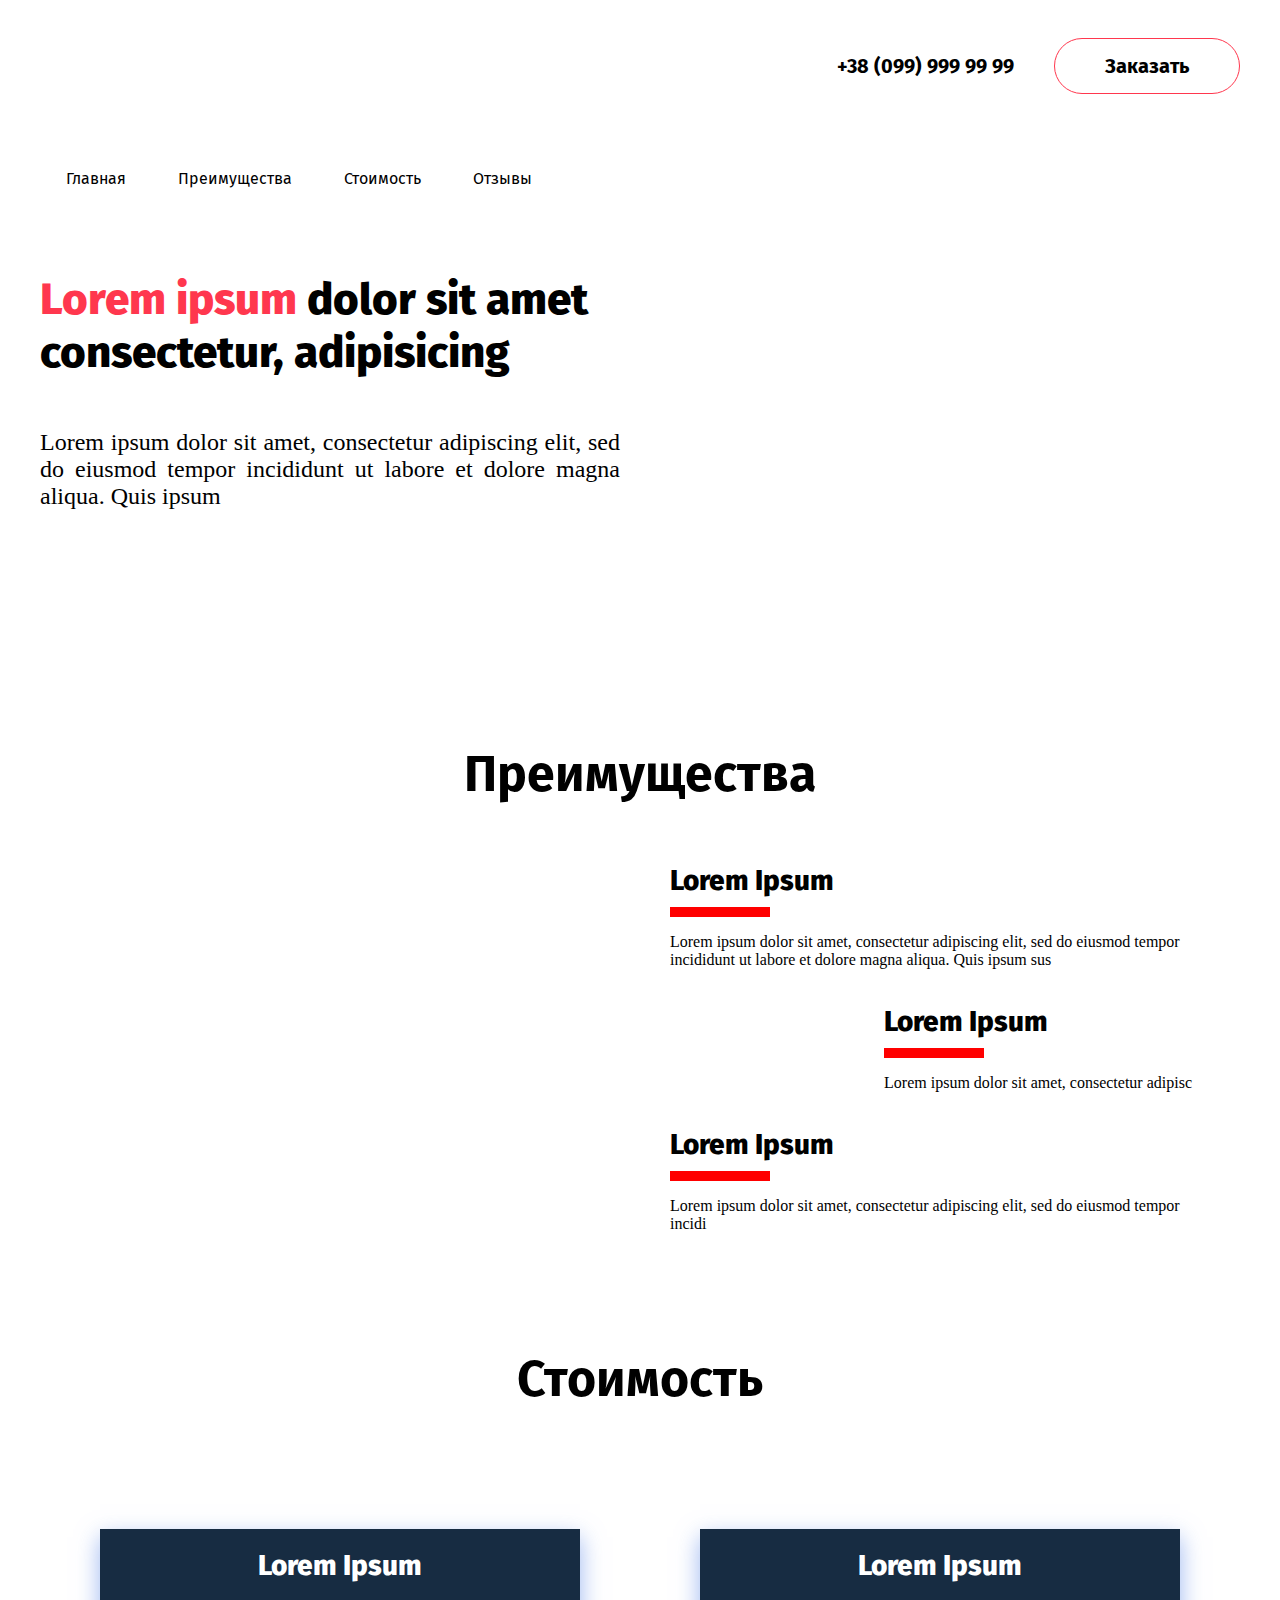
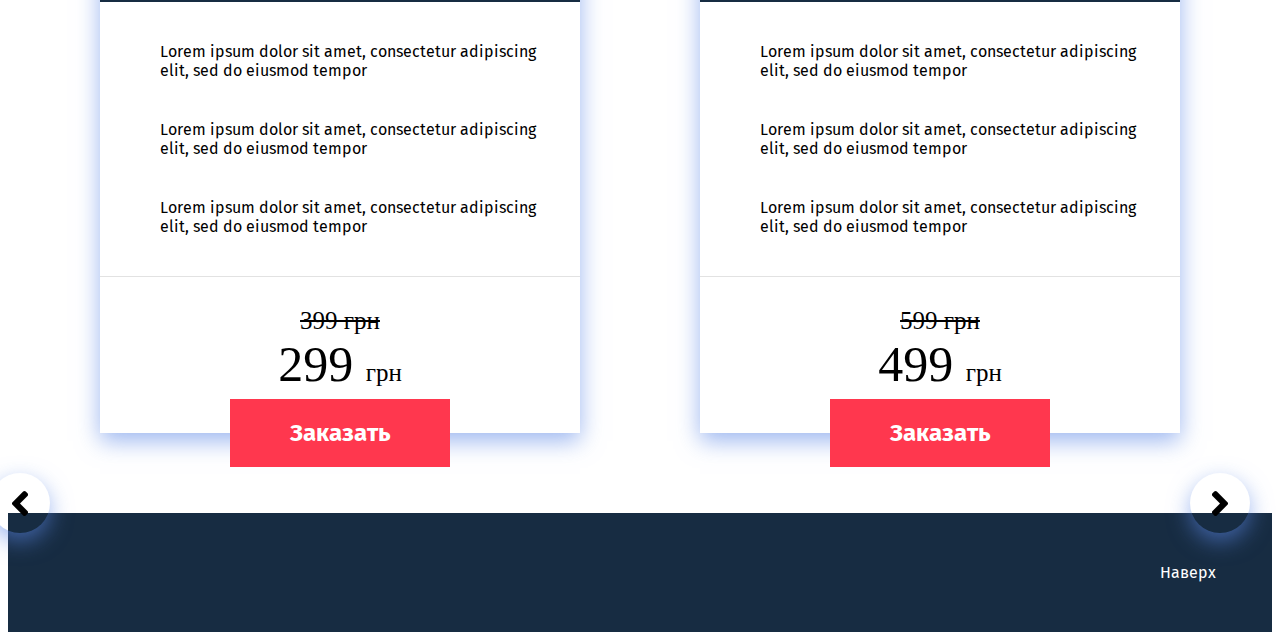
==== index.html @ e2d701ae "add carousel" ====
<!DOCTYPE html>
<html lang="en">

<head>
    <meta charset="UTF-8">
    <meta name="viewport" content="width=device-width, initial-scale=1.0">
    <meta http-equiv="X-UA-Compatible" content="ie=edge">
    <title> Test | Protsenko </title>
    <link rel="stylesheet" href="css/style.css">
    <link href="https://fonts.googleapis.com/css2?family=Fira+Sans:wght@400;800;900&display=swap" rel="stylesheet">
    <link href="https://use.fontawesome.com/releases/v5.0.13/css/all.css" rel="stylesheet">
    <link rel="shortcut icon" href="favicon.ico" type="image/x-icon">
    <link rel="stylesheet" href="css/owl.carousel.min.css">
    <link rel="stylesheet" href="css/owl.theme.default.min.css">
</head>

<body>

    <!-- content start -->
    <div class="content">

        <!-- header start -->
        <header id="header">
            <div class="container">
                <div class="header">

                    <div class="header-logo">
                        <img src="img/logo.png" alt="">
                    </div>

                    <div class="header-item">

                        <div class="header-phone">
                            <a href="tel:++38 (099) 999 99 99">
                            +38 (099) 999 99 99
                        </a>
                        </div>

                        <div class="header-btn">
                            Заказать
                        </div>

                    </div>

                    <!-- header menu start-->
                    <nav class="header-nav">
                        <a href="#header" class="nav-item ">
                            Главная
                        </a>
                        <a href="#advantages" class="nav-item">
                            Преимущества 
                        </a>
                        <a href="#price" class="nav-item">
                            Стоимость 
                        </a>
                        <a href="#" class="nav-item">
                            Отзывы
                        </a>

                    </nav>
                    <!-- header menu end -->

                </div>
            </div>

            <div class="header-bg ">
                <div class="left-side container">
                    <div class="left-side-title ">
                        <span> Lorem ipsum </span> dolor sit amet consectetur, adipisicing
                    </div>
                    <div class="left-side-text ">
                        Lorem ipsum dolor sit amet, consectetur adipiscing elit, sed do eiusmod tempor incididunt ut labore et dolore magna aliqua. Quis ipsum
                    </div>

                </div>
                <!-- <div class="right-side">

                </div> -->


            </div>

        </header>
        <!-- header end -->

        <!-- advantages start -->
        <section id="advantages">
            <div class="advantages container">
                <div class="content-title">
                    Преимущества
                </div>
                <div class="advantages-wrap">
                    <div class="advantages-item">
                        <img class="advantages-img" src="img/advantages.png" alt="">
                    </div>
                    <div class="advantages-item">
                        <div class="advantages-content">

                            <div class="content-item">
                                <div class="content-item_icon">
                                    <img src="img/advantages-icon1.png" alt="">
                                </div>

                                <div class="content-item_info">
                                    <h2 class="content-item_title">
                                        Lorem Ipsum
                                    </h2>
                                    <p class="content-item_text">
                                        Lorem ipsum dolor sit amet, consectetur adipiscing elit, sed do eiusmod tempor incididunt ut labore et dolore magna aliqua. Quis ipsum sus
                                    </p>
                                </div>

                            </div>
                            <div class="content-item">
                                <div class="content-item_icon">
                                    <img src="img/advantages-icon2.png" alt="">
                                </div>

                                <div class="content-item_info">
                                    <h2 class="content-item_title">
                                        Lorem Ipsum
                                    </h2>
                                    <p class="content-item_text">
                                        Lorem ipsum dolor sit amet, consectetur adipisc
                                    </p>
                                </div>

                            </div>
                            <div class="content-item">
                                <div class="content-item_icon">
                                    <img src="img/advantages-icon3.png" alt="">
                                </div>

                                <div class="content-item_info">
                                    <h2 class="content-item_title">
                                        Lorem Ipsum
                                    </h2>
                                    <p class="content-item_text">
                                        Lorem ipsum dolor sit amet, consectetur adipiscing elit, sed do eiusmod tempor incidi
                                    </p>
                                </div>

                            </div>


                        </div>
                    </div>


                </div>
            </div>
        </section>
        <!-- advantages end -->

        <!-- price start -->
        <section id="price">

            <div class="content-title">
                Стоимость
            </div>

            <div class="price-info container">
                <div class="price-card card">
                    <div class="card-title">
                        Lorem Ipsum
                    </div>
                    <div class="card-info ">
                        <div class="card-info_item">
                            <div class="card-icon">
                                <img src="img/card-icon.png" alt="">
                            </div>
                            <div class="card-text">
                                Lorem ipsum dolor sit amet, consectetur adipiscing elit, sed do eiusmod tempor
                            </div>
                        </div>
                        <div class="card-info_item">
                            <div class="card-icon">
                                <img src="img/card-icon.png" alt="">
                            </div>
                            <div class="card-text">
                                Lorem ipsum dolor sit amet, consectetur adipiscing elit, sed do eiusmod tempor
                            </div>
                        </div>
                        <div class="card-info_item">
                            <div class="card-icon">
                                <img src="img/card-icon.png" alt="">
                            </div>
                            <div class="card-text">
                                Lorem ipsum dolor sit amet, consectetur adipiscing elit, sed do eiusmod tempor
                            </div>
                        </div>
                    </div>
                    <div class="card-cost">
                        <div class="card-cost-old">
                            399 грн
                        </div>
                        <div class="card-cost-relative">
                            <span>299 </span> грн
                        </div>

                    </div>
                    <button class="btn card-btn">
                        Заказать
                    </button>
                </div>
                <div class="price-card card">
                    <div class="card-title">
                        Lorem Ipsum
                    </div>
                    <div class="card-info ">
                        <div class="card-info_item">
                            <div class="card-icon">
                                <img src="img/card-icon.png" alt="">
                            </div>
                            <div class="card-text">
                                Lorem ipsum dolor sit amet, consectetur adipiscing elit, sed do eiusmod tempor
                            </div>
                        </div>
                        <div class="card-info_item">
                            <div class="card-icon">
                                <img src="img/card-icon.png" alt="">
                            </div>
                            <div class="card-text">
                                Lorem ipsum dolor sit amet, consectetur adipiscing elit, sed do eiusmod tempor
                            </div>
                        </div>
                        <div class="card-info_item">
                            <div class="card-icon">
                                <img src="img/card-icon.png" alt="">
                            </div>
                            <div class="card-text">
                                Lorem ipsum dolor sit amet, consectetur adipiscing elit, sed do eiusmod tempor
                            </div>
                        </div>
                    </div>
                    <div class="card-cost">
                        <div class="card-cost-old">
                            599 грн
                        </div>
                        <div class="card-cost-relative">
                            <span>499 </span> грн
                        </div>

                    </div>
                    <button class="btn card-btn">
                        Заказать
                    </button>
                </div>
            </div>
        </section>
        <!-- price end -->

        <!-- testimonial start -->
        <section id="testimonial">
            <div class="owl-carousel container">
                <div class="testimoinal-item">
                    <img src="img/carousel-img.png" alt="">
                </div>
                <div class="testimoinal-item">
                    <img src="img/carousel-img.png" alt="">
                </div>
                <div class="testimoinal-item">
                    <img src="img/carousel-img.png" alt="">
                </div>
                <div class="owl-theme">
                    <div class="owl-controls">
                        <div class="custom-nav owl-nav"></div>
                    </div>
                </div>
            </div>
        </section>
        <!-- testimonial end -->
    </div>
    <!-- content end -->


    <!-- footer start -->
    <footer class="footer">
        <div class="container">
            <a href="#header" class="footer-wrap">
                <img src="img/logo-footer.png" alt="" class="footer-logo">
                <div class="footer-btn">
                    <span> Наверх </span>
                    <img src="img/footer-arrow.png" alt="">
                </div>
            </a>
        </div>
    </footer>
    <!-- footer end -->


    <script src="https://cdnjs.cloudflare.com/ajax/libs/jquery/3.5.1/jquery.min.js"></script>
    <script src="js/owl.carousel.min.js"></script>


    <script>
        // $(document).ready(function() {
        //     $(".owl-carousel").owlCarousel();
        // });
        // $(document).ready(function() {
        //     $(".owl-carousel").owlCarousel({
        //         loop: true,
        //         autoPlay: 3000,
        //         nav: true,
        //         navText: [
        //             '<i class="fa fa-angle-left" aria-hidden="true"></i>',
        //             '<i class="fa fa-angle-right" aria-hidden="true"></i>'
        //         ],
        //     });
        // });

        $('.owl-carousel').owlCarousel({
            loop: true,
            autoPlay: 3000,
            navText: [
                '<i class="fa fa-angle-left" aria-hidden="true"></i>',
                '<i class="fa fa-angle-right" aria-hidden="true"></i>'
            ],
            responsiveClass: true,
            responsive: {
                0: {
                    items: 1,
                    nav: true
                },
                600: {
                    items: 3,
                    nav: true
                },
                1000: {
                    items: 3,
                    nav: true,
                    loop: true
                }
            }
        })
    </script>
    <script src="js/navbar.js"></script>
    <script src="js/scroll.js"></script>

</body>

</html>
---- css/style.css ----
* {
  box-sizing: border-box;
}

.container {
  max-width: 1200px;
  margin: 0px auto;
}

@media screen and (max-width: 1199px) {
  .container {
    max-width: 960px;
  }
}

@media screen and (max-width: 991px) {
  .container {
    max-width: 750px;
  }
}

@media screen and (max-width: 768px) {
  .container {
    max-width: 100%;
    padding: 0 25px 0 25px;
  }
}

@font-face {
  font-family: 'Muller Regular';
  src: url("../fonts/MullerRegular/MullerRegular.eot");
  src: url("../fonts/MullerRegular/MullerRegular.eot?#iefix") format("embedded-opentype"), url("../fonts/MullerRegular/MullerRegular.woff") format("woff"), url("../fonts/MullerRegular/MullerRegular.ttf") format("truetype"), url("../fonts/MullerRegular/MullerRegular.svg#MullerRegular/MullerRegular") format("svg");
  font-weight: normal;
  font-style: normal;
  font-display: swap;
}

@font-face {
  font-family: 'Muller Black';
  src: url("../fonts/MullerBlack/MullerBlack.eot");
  src: url("../fonts/MullerBlack/MullerBlack.eot?#iefix") format("embedded-opentype"), url("../fonts/MullerBlack/MullerBlack.woff") format("woff"), url("../fonts/MullerBlack/MullerBlack.ttf") format("truetype"), url("../fonts/MullerBlack/MullerBlack.svg#MullerBlack/MullerBlack") format("svg");
  font-weight: normal;
  font-style: normal;
  font-display: swap;
}

@font-face {
  font-family: 'Muller Light';
  src: url("../fonts/MullerLight/MullerLight.eot");
  src: url("../fonts/MullerLight/MullerLight.eot?#iefix") format("embedded-opentype"), url("../fonts/MullerLight/MullerLight.woff") format("woff"), url("../fonts/MullerLight/MullerLight.ttf") format("truetype"), url("../fonts/MullerLight/MullerLight.svg#MullerLight/MullerLight") format("svg");
  font-weight: normal;
  font-style: normal;
  font-display: swap;
}

body {
  font-family: 'Fira Sans', sans-serif;
  height: 100vh;
  display: flex;
  flex-direction: column;
}

a {
  text-decoration: none;
}

.content {
  flex: 1 0 auto;
}

.content-title {
  text-align: center;
  font-weight: bold;
  font-size: 50px;
  padding-bottom: 60px;
}

.footer {
  flex-shrink: 0;
}

.btn {
  background: #ff374e;
  border: #ff374e;
  color: #ffffff;
  text-align: center;
  min-width: 220px;
  max-width: 325px;
  font-family: 'Fira Sans', sans-serif;
  font-weight: bold;
  padding: 20px;
  font-size: 24px;
  cursor: pointer;
}

.btn:hover {
  background: #f53a50;
}

.header {
  display: flex;
  justify-content: space-between;
  align-items: center;
  background: #fff;
  padding-top: 30px;
  position: relative;
  width: 100%;
}

.header-item {
  display: flex;
  flex-direction: row;
  align-items: center;
  font-weight: bold;
  font-size: 20px;
  padding-bottom: 25px;
}

.header-phone a {
  color: #000000;
}

.header-btn {
  display: flex;
  align-items: center;
  border: 1px solid #ff374e;
  padding: 15px 50px;
  margin-left: 40px;
  max-width: 260px;
  border-radius: 28px;
  cursor: pointer;
}

.header-btn:hover {
  background: #ff374e;
  color: #ffffff;
}

.header-bg {
  background: url(../img/header-bg.png) no-repeat;
  background-size: cover;
  height: 42.6vw;
}

.left-side {
  display: flex;
  flex-direction: column;
  justify-content: center;
  height: 100%;
}

.left-side-title {
  font-weight: 800;
  font-size: 44px;
  max-width: 580px;
}

.left-side-title span {
  color: #ff374e;
}

.left-side-text {
  font-family: 'Muller Regular';
  text-align: justify;
  font-size: 24px;
  max-width: 580px;
  padding-top: 50px;
}

.header-nav {
  display: inline-flex;
  overflow: hidden;
  position: absolute;
  max-width: 100%;
  top: 100%;
}

@media (max-width: 580px) {
  .header-nav {
    overflow: auto;
  }
}

.nav-item {
  color: #000000;
  padding: 50px 20px;
  transition: .3s;
  margin: 0 6px;
  z-index: 1;
}

.nav-item:hover {
  background: #ff213b;
  color: #ffffff;
}

.is-active {
  background: #ff213b;
  color: #ffffff;
}

#advantages {
  margin: 80px;
}

.advantages {
  display: flex;
  flex-direction: column;
}

.advantages-wrap {
  display: flex;
  flex-direction: row;
  justify-content: space-between;
}

@media screen and (max-width: 768px) {
  .advantages-wrap {
    flex-direction: column;
    align-items: center;
  }
}

.advantages-item {
  flex-basis: 50%;
}

.advantages-img {
  width: 530px;
}

@media screen and (max-width: 768px) {
  .advantages-img {
    width: auto;
  }
}

.advantages-content {
  display: flex;
  flex-direction: column;
  align-items: end;
}

.content-item {
  padding-bottom: 20px;
  display: flex;
  flex-direction: row;
  justify-content: center;
}

.content-item_info {
  padding-left: 30px;
}

.content-item_title {
  font-weight: 800;
  font-size: 28px;
  position: relative;
  padding-bottom: 20px;
  margin: 0;
}

.content-item_title::after {
  content: "";
  position: absolute;
  width: 100px;
  bottom: 0;
  left: 0;
  border-top: 10px solid red;
}

.content-item_text {
  font-family: 'Muller Regular';
  font-size: 16px;
}

.price-info {
  display: flex;
  justify-content: space-around;
}

@media screen and (max-width: 768px) {
  .price-info {
    flex-direction: column;
    align-items: center;
  }
}

.price-card {
  box-shadow: 0 8px 22px rgba(92, 135, 230, 0.6);
  margin: 60px 0;
  min-width: 280px;
  max-width: 480px;
}

.card {
  background: #ffffff;
  position: relative;
}

.card-btn {
  position: absolute;
  top: 100%;
  left: 50%;
  transform: translate(-50%, -50%);
}

.card-title {
  background: #172c42;
  font-weight: 800;
  color: #ffffff;
  text-align: center;
  font-size: 28px;
  padding: 20px 0;
}

.card-info {
  display: flex;
  flex-direction: column;
  align-items: center;
  padding: 20px 0;
  border-bottom: 1px solid #e2e2e2;
}

.card-info_item {
  display: flex;
  flex-direction: row;
  align-items: center;
  padding: 20px 40px;
}

.card-text {
  padding-left: 20px;
}

.card-cost {
  display: flex;
  flex-direction: column;
  align-items: center;
  font-size: 25px;
  font-family: 'Muller Light';
  padding: 30px 0 20px;
  margin-bottom: 20px;
}

.card-cost-old {
  text-decoration: line-through;
}

.card-cost-relative span {
  font-family: 'Muller Black';
  font-size: 50px;
}

.footer {
  background: #172c42;
  font-weight: normal;
  width: 100%;
}

.footer-btn {
  color: #ffffff;
  cursor: pointer;
}

.footer-btn span {
  padding-right: 20px;
}

.footer-btn:hover {
  font-weight: bold;
}

.footer-wrap {
  display: flex;
  justify-content: space-between;
  align-items: center;
  align-content: center;
  padding: 50px 0;
}

#testimonial {
  position: relative;
}

#testimonial .owl-theme .custom-nav {
  position: absolute;
  top: 20%;
  left: 0;
  right: 0;
}

.owl-prev,
.owl-next {
  position: absolute;
  height: 100px;
  color: inherit;
  background: #ffffff;
  z-index: 100;
}

.owl-prev i,
.owl-next i {
  font-size: 2.5rem;
  box-shadow: 0 8px 22px rgba(92, 135, 230, 0.6);
  border-radius: 50%;
  padding: 10px 20px;
}

.owl-prev {
  top: 50%;
  transform: translate(-50%, -50%);
  left: -20px;
}

.owl-next {
  top: 50%;
  transform: translate(-50%, -50%);
  right: -40px;
}
/*# sourceMappingURL=style.css.map */
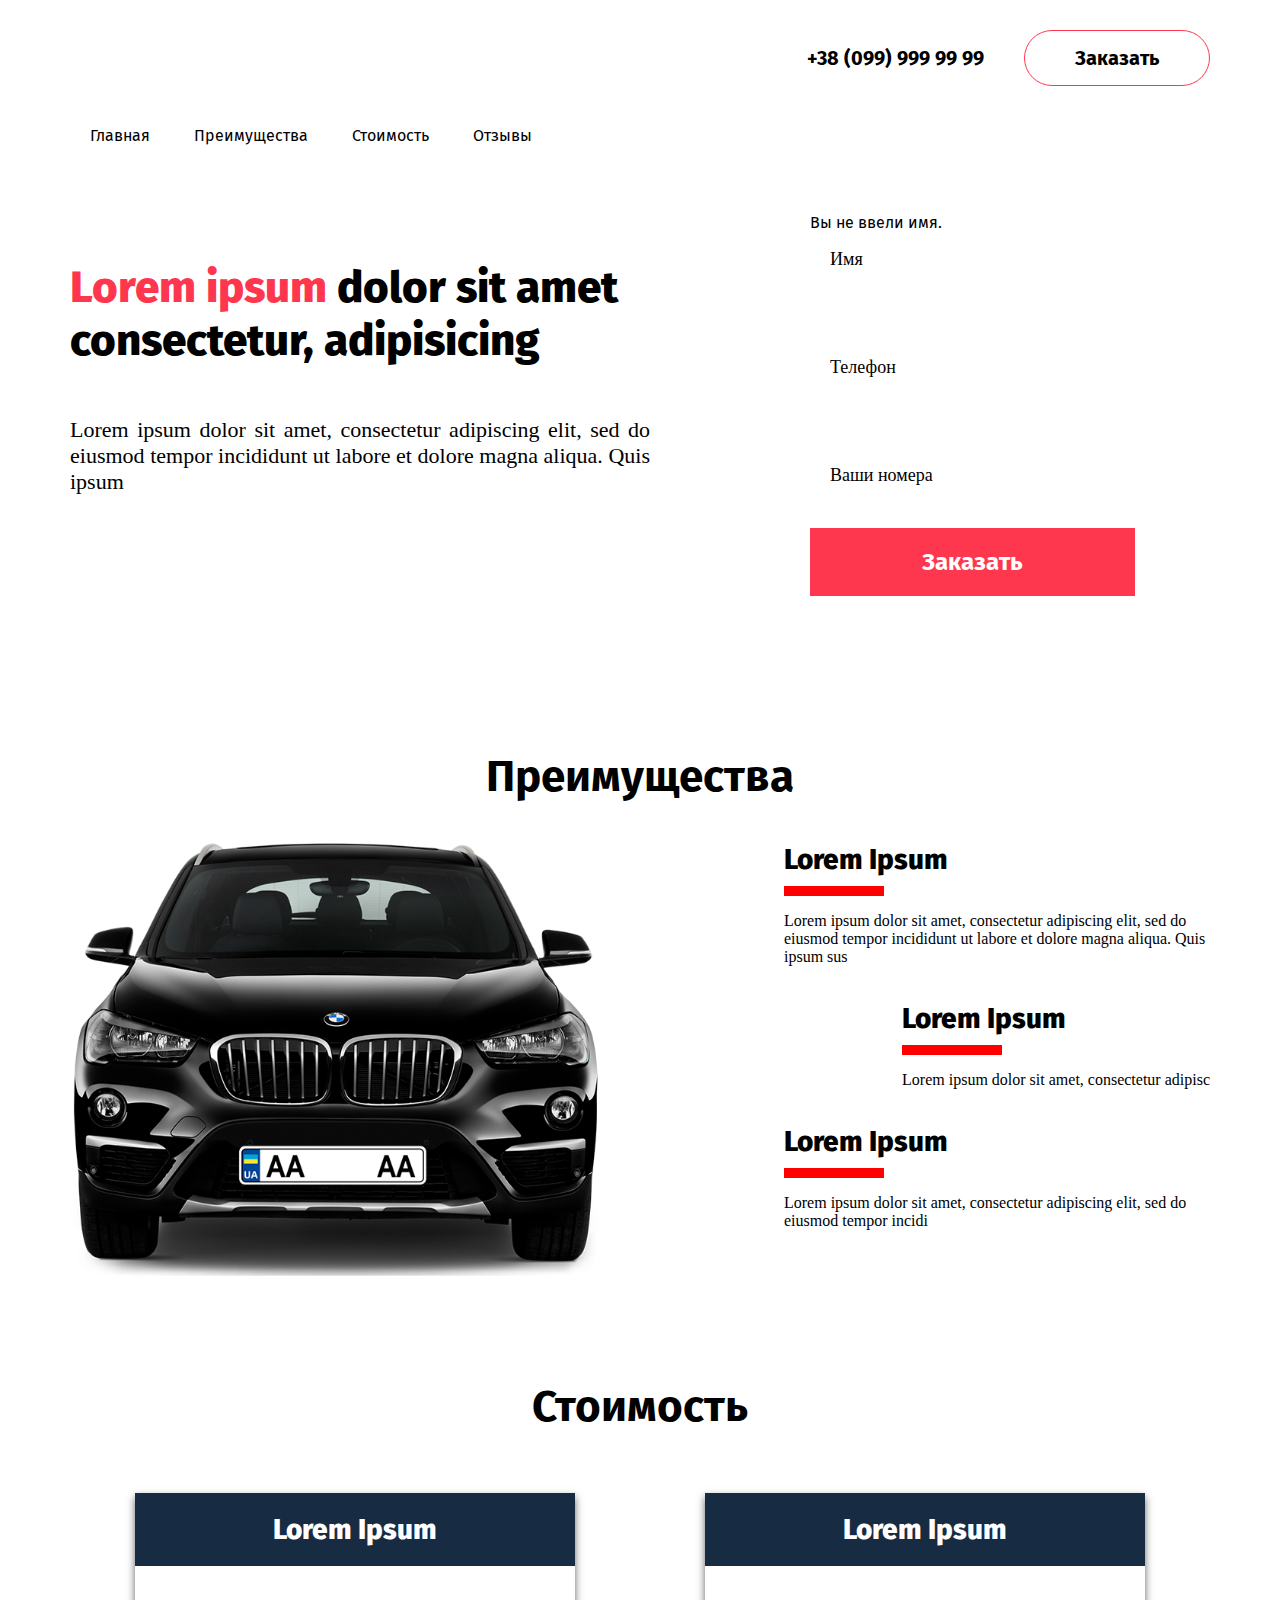
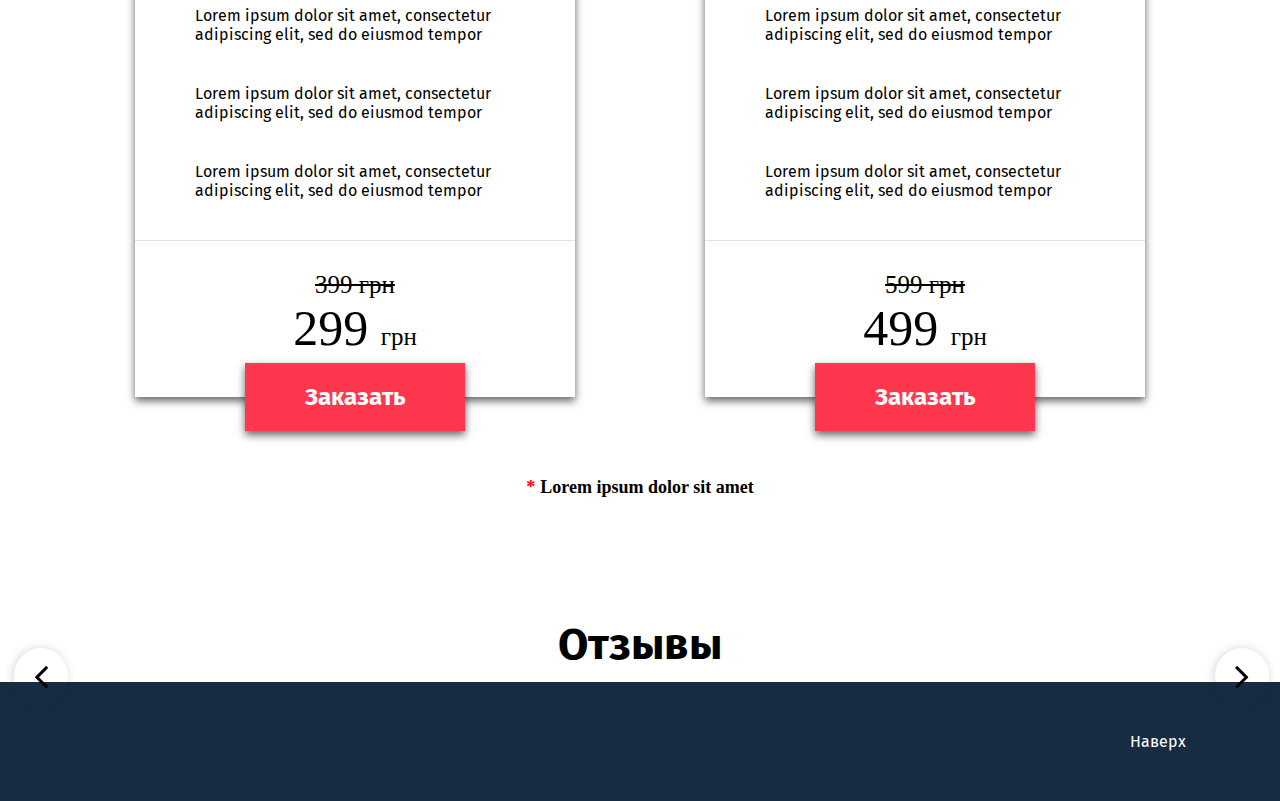
==== commit 0346ddaf: "finished adaptive" ====
--- a/index.html
+++ b/index.html
@@ -8,7 +8,7 @@
     <title> Test | Protsenko </title>
     <link rel="stylesheet" href="css/style.css">
     <link href="https://fonts.googleapis.com/css2?family=Fira+Sans:wght@400;800;900&display=swap" rel="stylesheet">
-    <link href="https://use.fontawesome.com/releases/v5.0.13/css/all.css" rel="stylesheet">
+    <link href="https://stackpath.bootstrapcdn.com/font-awesome/4.7.0/css/font-awesome.min.css" rel="stylesheet">
     <link rel="shortcut icon" href="favicon.ico" type="image/x-icon">
     <link rel="stylesheet" href="css/owl.carousel.min.css">
     <link rel="stylesheet" href="css/owl.theme.default.min.css">
@@ -23,65 +23,91 @@
         <header id="header">
             <div class="container">
                 <div class="header">
-
-                    <div class="header-logo">
-                        <img src="img/logo.png" alt="">
-                    </div>
-
-                    <div class="header-item">
-
-                        <div class="header-phone">
-                            <a href="tel:++38 (099) 999 99 99">
-                            +38 (099) 999 99 99
-                        </a>
-                        </div>
-
-                        <div class="header-btn">
+                    <div class="header-wrapper">
+                        <div class="header-logo">
+                            <img src="img/logo.png" alt="">
+                        </div>
+
+                        <div class="header-item">
+                            <div class="header-phone">
+                                <a href="tel:++38 (099) 999 99 99">
+                                +38 (099) 999 99 99
+                            </a>
+                            </div>
+
+                            <div class="header-btn">
+                                Заказать
+                            </div>
+
+                        </div>
+                    </div>
+
+                </div>
+            </div>
+            <!-- header menu start-->
+            <nav class="header-nav container">
+                <div class="nav-toggle">
+                    <i class="fa fa-bars" aria-hidden="true"></i>
+                </div>
+                <ul class="nav">
+                    <li class="nav-item">
+                        <a href="#header" class="nav-link ">
+                                    Главная
+                                </a>
+                    </li>
+                    <li class="nav-item">
+                        <a href="#advantages" class="nav-link">
+                                    Преимущества
+                                </a>
+                    </li>
+                    <li class="nav-item">
+                        <a href="#price" class="nav-link">
+                                    Стоимость
+                                </a>
+                    </li>
+                    <li class="nav-item">
+                        <a href="#testimonial" class="nav-link">
+                                    Отзывы
+                                </a>
+                    </li>
+                </ul>
+            </nav>
+            <!-- header menu end -->
+
+            <section class="header-bg ">
+                <div class="left-side container">
+                    <div class="left-side-wrapper">
+                        <div class="left-side-title ">
+                            <span> Lorem ipsum </span> dolor sit amet consectetur, adipisicing
+                        </div>
+                        <div class="left-side-text ">
+                            Lorem ipsum dolor sit amet, consectetur adipiscing elit, sed do eiusmod tempor incididunt ut labore et dolore magna aliqua. Quis ipsum
+                        </div>
+                    </div>
+
+                    <form action="" class="form header-form">
+
+                        <label for="name" class="form-label"> Ваше имя</label>
+                        <div class="error">Вы не ввели имя.</div>
+                        <input id="name" type="text" class="form-input" placeholder="Имя" required>
+
+                        <label for="tel" class="form-label"> Телефон</label>
+                        <input id="tel" type="tel" class="form-input" placeholder="Телефон" required>
+
+                        <label for="number" class="form-label"> Ваши номера</label>
+                        <input id="number" type="text" class="form-input" placeholder="Ваши номера" required>
+                        <button class="btn form-btn">
                             Заказать
-                        </div>
-
-                    </div>
-
-                    <!-- header menu start-->
-                    <nav class="header-nav">
-                        <a href="#header" class="nav-item ">
-                            Главная
-                        </a>
-                        <a href="#advantages" class="nav-item">
-                            Преимущества 
-                        </a>
-                        <a href="#price" class="nav-item">
-                            Стоимость 
-                        </a>
-                        <a href="#" class="nav-item">
-                            Отзывы
-                        </a>
-
-                    </nav>
-                    <!-- header menu end -->
-
-                </div>
-            </div>
-
-            <div class="header-bg ">
-                <div class="left-side container">
-                    <div class="left-side-title ">
-                        <span> Lorem ipsum </span> dolor sit amet consectetur, adipisicing
-                    </div>
-                    <div class="left-side-text ">
-                        Lorem ipsum dolor sit amet, consectetur adipiscing elit, sed do eiusmod tempor incididunt ut labore et dolore magna aliqua. Quis ipsum
-                    </div>
-
-                </div>
-                <!-- <div class="right-side">
-
-                </div> -->
-
-
-            </div>
-
+                        </button>
+                    </form>
+
+                </div>
+
+            </section>
         </header>
         <!-- header end -->
+
+
 
         <!-- advantages start -->
         <section id="advantages">
@@ -89,7 +115,7 @@
                 <div class="content-title">
                     Преимущества
                 </div>
-                <div class="advantages-wrap">
+                <div class="advantages-wrapper">
                     <div class="advantages-item">
                         <img class="advantages-img" src="img/advantages.png" alt="">
                     </div>
@@ -194,7 +220,7 @@
                         <div class="card-cost-old">
                             399 грн
                         </div>
-                        <div class="card-cost-relative">
+                        <div class="card-cost-new">
                             <span>299 </span> грн
                         </div>
 
@@ -237,7 +263,7 @@
                         <div class="card-cost-old">
                             599 грн
                         </div>
-                        <div class="card-cost-relative">
+                        <div class="card-cost-new">
                             <span>499 </span> грн
                         </div>
 
@@ -247,95 +273,66 @@
                     </button>
                 </div>
             </div>
+
+            <div class="price-footer-text">
+                <span>*</span>Lorem ipsum dolor sit amet
+            </div>
         </section>
         <!-- price end -->
 
         <!-- testimonial start -->
         <section id="testimonial">
-            <div class="owl-carousel container">
-                <div class="testimoinal-item">
-                    <img src="img/carousel-img.png" alt="">
-                </div>
-                <div class="testimoinal-item">
-                    <img src="img/carousel-img.png" alt="">
-                </div>
-                <div class="testimoinal-item">
-                    <img src="img/carousel-img.png" alt="">
-                </div>
-                <div class="owl-theme">
-                    <div class="owl-controls">
-                        <div class="custom-nav owl-nav"></div>
-                    </div>
-                </div>
-            </div>
+            <div class="content-title">
+                Отзывы
+            </div>
+            <div class="testimonial-carousel">
+                <div class="owl-carousel owl-theme container">
+                    <div class="testimoinal-item">
+                        <img src="img/carousel-img.png" alt="">
+                    </div>
+                    <div class="testimoinal-item">
+                        <img src="img/carousel-img.png" alt="">
+                    </div>
+                    <div class="testimoinal-item">
+                        <img src="img/carousel-img.png" alt="">
+                    </div>
+                    <div class="owl-theme">
+                        <div class="owl-controls">
+                            <div class="custom-nav owl-nav"></div>
+                            <img src="img/carousel-img.png" alt="">
+                        </div>
+                    </div>
+                </div>
+
         </section>
         <!-- testimonial end -->
-    </div>
-    <!-- content end -->
-
-
-    <!-- footer start -->
-    <footer class="footer">
-        <div class="container">
-            <a href="#header" class="footer-wrap">
-                <img src="img/logo-footer.png" alt="" class="footer-logo">
-                <div class="footer-btn">
-                    <span> Наверх </span>
-                    <img src="img/footer-arrow.png" alt="">
-                </div>
-            </a>
+
+
         </div>
-    </footer>
-    <!-- footer end -->
-
-
-    <script src="https://cdnjs.cloudflare.com/ajax/libs/jquery/3.5.1/jquery.min.js"></script>
-    <script src="js/owl.carousel.min.js"></script>
-
-
-    <script>
-        // $(document).ready(function() {
-        //     $(".owl-carousel").owlCarousel();
-        // });
-        // $(document).ready(function() {
-        //     $(".owl-carousel").owlCarousel({
-        //         loop: true,
-        //         autoPlay: 3000,
-        //         nav: true,
-        //         navText: [
-        //             '<i class="fa fa-angle-left" aria-hidden="true"></i>',
-        //             '<i class="fa fa-angle-right" aria-hidden="true"></i>'
-        //         ],
-        //     });
-        // });
-
-        $('.owl-carousel').owlCarousel({
-            loop: true,
-            autoPlay: 3000,
-            navText: [
-                '<i class="fa fa-angle-left" aria-hidden="true"></i>',
-                '<i class="fa fa-angle-right" aria-hidden="true"></i>'
-            ],
-            responsiveClass: true,
-            responsive: {
-                0: {
-                    items: 1,
-                    nav: true
-                },
-                600: {
-                    items: 3,
-                    nav: true
-                },
-                1000: {
-                    items: 3,
-                    nav: true,
-                    loop: true
-                }
-            }
-        })
-    </script>
-    <script src="js/navbar.js"></script>
-    <script src="js/scroll.js"></script>
+        <!-- content end -->
+
+
+        <!-- footer start -->
+        <footer class="footer">
+            <div class="container">
+                <a href="#header" class="footer-wrap">
+                    <img src="img/logo-footer.png" alt="" class="footer-logo">
+                    <div class="footer-btn">
+                        <span> Наверх </span>
+                        <img src="img/footer-arrow.png" alt="">
+                    </div>
+                </a>
+            </div>
+        </footer>
+        <!-- footer end -->
+
+
+        <script src="https://cdnjs.cloudflare.com/ajax/libs/jquery/3.5.1/jquery.min.js"></script>
+        <script src="js/owl.carousel.min.js"></script>
+        <script src="js/app.js"></script>
+        <script src="js/scroll.js"></script>
+        <script src="js/navbar.js"></script>
+
 
 </body>
 
--- a/css/style.css
+++ b/css/style.css
@@ -1,28 +1,47 @@
 * {
-  box-sizing: border-box;
+  -webkit-box-sizing: border-box;
+          box-sizing: border-box;
 }
 
 .container {
-  max-width: 1200px;
   margin: 0px auto;
-}
-
-@media screen and (max-width: 1199px) {
-  .container {
-    max-width: 960px;
-  }
-}
-
-@media screen and (max-width: 991px) {
-  .container {
-    max-width: 750px;
-  }
-}
-
-@media screen and (max-width: 768px) {
+  max-width: 1400px;
+}
+
+@media (max-width: 575.98px) {
   .container {
     max-width: 100%;
     padding: 0 25px 0 25px;
+  }
+}
+
+@media (min-width: 576px) and (max-width: 767.98px) {
+  .container {
+    max-width: 540px;
+  }
+}
+
+@media (min-width: 768px) and (max-width: 991.98px) {
+  .container {
+    max-width: 720px;
+  }
+}
+
+@media (min-width: 992px) and (max-width: 1199.98px) {
+  .container {
+    max-width: 960px;
+  }
+}
+
+@media (min-width: 1200px) and (max-width: 1919.98px) {
+  .container {
+    max-width: 1140px;
+  }
+}
+
+@media (min-width: 1920) {
+  .container {
+    max-width: 1400px;
   }
 }
 
@@ -56,8 +75,15 @@
 body {
   font-family: 'Fira Sans', sans-serif;
   height: 100vh;
-  display: flex;
-  flex-direction: column;
+  display: -webkit-box;
+  display: -ms-flexbox;
+  display: flex;
+  -webkit-box-orient: vertical;
+  -webkit-box-direction: normal;
+      -ms-flex-direction: column;
+          flex-direction: column;
+  margin: 0;
+  padding: 0;
 }
 
 a {
@@ -65,18 +91,27 @@
 }
 
 .content {
-  flex: 1 0 auto;
+  -webkit-box-flex: 1;
+      -ms-flex: 1 0 auto;
+          flex: 1 0 auto;
 }
 
 .content-title {
   text-align: center;
   font-weight: bold;
-  font-size: 50px;
-  padding-bottom: 60px;
+  font-size: 44px;
+  padding-top: 100px;
+}
+
+@media screen and (max-width: 576px) {
+  .content-title {
+    font-size: 38px;
+  }
 }
 
 .footer {
-  flex-shrink: 0;
+  -ms-flex-negative: 0;
+      flex-shrink: 0;
 }
 
 .btn {
@@ -98,22 +133,82 @@
 }
 
 .header {
-  display: flex;
-  justify-content: space-between;
-  align-items: center;
+  display: -webkit-box;
+  display: -ms-flexbox;
+  display: flex;
+  -webkit-box-orient: vertical;
+  -webkit-box-direction: normal;
+      -ms-flex-direction: column;
+          flex-direction: column;
+  -webkit-box-pack: justify;
+      -ms-flex-pack: justify;
+          justify-content: space-between;
   background: #fff;
   padding-top: 30px;
-  position: relative;
   width: 100%;
 }
 
+@media screen and (max-width: 768px) {
+  .header {
+    padding-top: 10px;
+  }
+}
+
+.header-wrapper {
+  display: -webkit-box;
+  display: -ms-flexbox;
+  display: flex;
+  -webkit-box-pack: justify;
+      -ms-flex-pack: justify;
+          justify-content: space-between;
+  -webkit-box-align: center;
+      -ms-flex-align: center;
+          align-items: center;
+  padding-bottom: 40px;
+}
+
+@media screen and (max-width: 450px) {
+  .header-wrapper {
+    -webkit-box-orient: vertical;
+    -webkit-box-direction: normal;
+        -ms-flex-direction: column;
+            flex-direction: column;
+    padding: 0;
+  }
+}
+
 .header-item {
-  display: flex;
-  flex-direction: row;
-  align-items: center;
+  display: -webkit-box;
+  display: -ms-flexbox;
+  display: flex;
+  -webkit-box-orient: horizontal;
+  -webkit-box-direction: normal;
+      -ms-flex-direction: row;
+          flex-direction: row;
+  -webkit-box-align: center;
+      -ms-flex-align: center;
+          align-items: center;
   font-weight: bold;
   font-size: 20px;
-  padding-bottom: 25px;
+}
+
+@media screen and (max-width: 768px) {
+  .header-item {
+    font-size: 18px;
+  }
+}
+
+@media screen and (max-width: 450px) {
+  .header-item {
+    padding: 10px;
+    font-size: 16px;
+  }
+}
+
+@media screen and (max-width: 768px) {
+  .header-logo img {
+    width: 90px;
+  }
 }
 
 .header-phone a {
@@ -121,8 +216,12 @@
 }
 
 .header-btn {
-  display: flex;
-  align-items: center;
+  display: -webkit-box;
+  display: -ms-flexbox;
+  display: flex;
+  -webkit-box-align: center;
+      -ms-flex-align: center;
+          align-items: center;
   border: 1px solid #ff374e;
   padding: 15px 50px;
   margin-left: 40px;
@@ -136,17 +235,75 @@
   color: #ffffff;
 }
 
+@media screen and (max-width: 550px) {
+  .header-btn {
+    padding: 10px 30px;
+    margin-left: 10px;
+  }
+}
+
+@media screen and (max-width: 375px) {
+  .header-btn {
+    padding: 8px 15px;
+    margin-left: 8px;
+  }
+}
+
 .header-bg {
   background: url(../img/header-bg.png) no-repeat;
   background-size: cover;
   height: 42.6vw;
+  margin-top: -40px;
+}
+
+@media screen and (max-width: 991px) {
+  .header-bg {
+    height: 43.8vw;
+  }
+}
+
+@media screen and (max-width: 768px) {
+  .header-bg {
+    background: -webkit-gradient(linear, left top, left bottom, color-stop(50%, #e9e9e9), color-stop(50%, #172c42));
+    background: linear-gradient(to bottom, #e9e9e9 50%, #172c42 50%);
+    height: 100%;
+    margin: 0;
+  }
 }
 
 .left-side {
-  display: flex;
-  flex-direction: column;
-  justify-content: center;
+  display: -webkit-box;
+  display: -ms-flexbox;
+  display: flex;
+  -webkit-box-orient: horizontal;
+  -webkit-box-direction: normal;
+      -ms-flex-direction: row;
+          flex-direction: row;
+  -webkit-box-pack: justify;
+      -ms-flex-pack: justify;
+          justify-content: space-between;
+  -webkit-box-align: center;
+      -ms-flex-align: center;
+          align-items: center;
   height: 100%;
+}
+
+@media screen and (max-width: 768px) {
+  .left-side {
+    -webkit-box-orient: vertical;
+    -webkit-box-direction: normal;
+        -ms-flex-direction: column;
+            flex-direction: column;
+    -webkit-box-align: end;
+        -ms-flex-align: end;
+            align-items: end;
+  }
+}
+
+@media screen and (max-width: 768px) {
+  .left-side-wrapper {
+    margin: 60px 0;
+  }
 }
 
 .left-side-title {
@@ -155,6 +312,25 @@
   max-width: 580px;
 }
 
+@media screen and (max-width: 1200px) {
+  .left-side-title {
+    font-size: 42px;
+  }
+}
+
+@media screen and (max-width: 768px) {
+  .left-side-title {
+    max-width: 100%;
+  }
+}
+
+@media screen and (max-width: 375px) {
+  .left-side-title {
+    font-size: 34px;
+    padding-bottom: 20px;
+  }
+}
+
 .left-side-title span {
   color: #ff374e;
 }
@@ -162,67 +338,159 @@
 .left-side-text {
   font-family: 'Muller Regular';
   text-align: justify;
-  font-size: 24px;
+  font-size: 22px;
   max-width: 580px;
   padding-top: 50px;
 }
 
-.header-nav {
-  display: inline-flex;
-  overflow: hidden;
-  position: absolute;
-  max-width: 100%;
-  top: 100%;
-}
-
-@media (max-width: 580px) {
+@media screen and (max-width: 1200px) {
+  .left-side-text {
+    max-width: 520px;
+  }
+}
+
+@media screen and (max-width: 768px) {
+  .left-side-text {
+    font-size: 18px;
+    max-width: 100%;
+    padding: 30px 0 80px;
+  }
+}
+
+@media screen and (max-width: 576px) {
+  .left-side-text {
+    padding: 10px 0 0;
+  }
+}
+
+@media (max-width: 768px) {
   .header-nav {
-    overflow: auto;
+    padding: 0;
+    max-width: 100%;
+  }
+}
+
+.nav {
+  width: 100%;
+  margin: 0 auto;
+  padding: 0;
+}
+
+@media screen and (max-width: 768px) {
+  .nav {
+    display: none;
   }
 }
 
 .nav-item {
+  list-style: none;
+  display: inline-block;
+}
+
+@media screen and (max-width: 768px) {
+  .nav-item {
+    display: block;
+    text-align: center;
+    padding: 20px;
+  }
+}
+
+.nav-toggle {
+  width: 100%;
+  padding: 10px 20px;
+  text-align: right;
+  -webkit-box-sizing: border-box;
+          box-sizing: border-box;
+  background: #eb1e36;
+  color: #ffffff;
+  font-size: 30px;
+  display: none;
+}
+
+@media screen and (max-width: 768px) {
+  .nav-toggle {
+    display: block;
+  }
+}
+
+.nav-link {
   color: #000000;
-  padding: 50px 20px;
+  padding: 20px;
+  -webkit-transition: .3s;
   transition: .3s;
-  margin: 0 6px;
   z-index: 1;
 }
 
-.nav-item:hover {
-  background: #ff213b;
-  color: #ffffff;
+@media screen and (max-width: 991px) {
+  .nav-link {
+    padding: 20px 15px;
+  }
+}
+
+@media screen and (max-width: 991px) and (max-width: 768px) {
+  .nav-link {
+    padding: 10px 20px;
+    color: #ffffff;
+  }
+}
+
+@media screen and (max-width: 991px) {
+  .nav-link:hover {
+    background: #ff213b;
+    color: #ffffff;
+  }
 }
 
 .is-active {
   background: #ff213b;
   color: #ffffff;
+  display: block;
 }
 
 #advantages {
-  margin: 80px;
+  margin: 0;
+  padding: 0;
 }
 
 .advantages {
-  display: flex;
-  flex-direction: column;
-}
-
-.advantages-wrap {
-  display: flex;
-  flex-direction: row;
-  justify-content: space-between;
-}
-
-@media screen and (max-width: 768px) {
-  .advantages-wrap {
-    flex-direction: column;
-    align-items: center;
+  display: -webkit-box;
+  display: -ms-flexbox;
+  display: flex;
+  -webkit-box-orient: vertical;
+  -webkit-box-direction: normal;
+      -ms-flex-direction: column;
+          flex-direction: column;
+}
+
+.advantages-wrapper {
+  display: -webkit-box;
+  display: -ms-flexbox;
+  display: flex;
+  -webkit-box-orient: horizontal;
+  -webkit-box-direction: normal;
+      -ms-flex-direction: row;
+          flex-direction: row;
+  -webkit-box-pack: justify;
+      -ms-flex-pack: justify;
+          justify-content: space-between;
+  padding-top: 40px;
+}
+
+@media screen and (max-width: 991px) {
+  .advantages-wrapper {
+    -webkit-box-orient: vertical;
+    -webkit-box-direction: normal;
+        -ms-flex-direction: column;
+            flex-direction: column;
+    -webkit-box-align: center;
+        -ms-flex-align: center;
+            align-items: center;
   }
 }
 
 .advantages-item {
-  flex-basis: 50%;
+  -ms-flex-preferred-size: 40%;
+      flex-basis: 40%;
 }
 
 .advantages-img {
@@ -231,21 +499,41 @@
 
 @media screen and (max-width: 768px) {
   .advantages-img {
-    width: auto;
+    display: none;
   }
 }
 
 .advantages-content {
-  display: flex;
-  flex-direction: column;
-  align-items: end;
+  display: -webkit-box;
+  display: -ms-flexbox;
+  display: flex;
+  -webkit-box-orient: vertical;
+  -webkit-box-direction: normal;
+      -ms-flex-direction: column;
+          flex-direction: column;
+  -webkit-box-align: end;
+      -ms-flex-align: end;
+          align-items: end;
+}
+
+@media screen and (max-width: 768px) {
+  .advantages-content {
+    padding-top: 50px;
+  }
 }
 
 .content-item {
   padding-bottom: 20px;
-  display: flex;
-  flex-direction: row;
-  justify-content: center;
+  display: -webkit-box;
+  display: -ms-flexbox;
+  display: flex;
+  -webkit-box-orient: horizontal;
+  -webkit-box-direction: normal;
+      -ms-flex-direction: row;
+          flex-direction: row;
+  -webkit-box-pack: center;
+      -ms-flex-pack: center;
+          justify-content: center;
 }
 
 .content-item_info {
@@ -274,23 +562,43 @@
   font-size: 16px;
 }
 
+#price {
+  margin: 0 auto;
+}
+
 .price-info {
-  display: flex;
-  justify-content: space-around;
+  display: -webkit-box;
+  display: -ms-flexbox;
+  display: flex;
+  -ms-flex-pack: distribute;
+      justify-content: space-around;
 }
 
 @media screen and (max-width: 768px) {
   .price-info {
-    flex-direction: column;
-    align-items: center;
+    -webkit-box-orient: vertical;
+    -webkit-box-direction: normal;
+        -ms-flex-direction: column;
+            flex-direction: column;
+    -webkit-box-align: center;
+        -ms-flex-align: center;
+            align-items: center;
   }
 }
 
 .price-card {
-  box-shadow: 0 8px 22px rgba(92, 135, 230, 0.6);
+  box-shadow: 0px 4px 8px 0px rgba(50, 50, 50, 0.75);
+  -webkit-box-shadow: 0px 4px 8px 0px rgba(50, 50, 50, 0.75);
+  -moz-box-shadow: 0px 4px 8px 0px rgba(50, 50, 50, 0.75);
   margin: 60px 0;
   min-width: 280px;
-  max-width: 480px;
+  max-width: 440px;
+}
+
+@media screen and (max-width: 1000px) {
+  .price-card {
+    max-width: 350px;
+  }
 }
 
 .card {
@@ -302,7 +610,10 @@
   position: absolute;
   top: 100%;
   left: 50%;
-  transform: translate(-50%, -50%);
+  -webkit-transform: translate(-50%, -50%);
+          transform: translate(-50%, -50%);
+  -webkit-box-shadow: 0px 4px 8px 0px rgba(50, 50, 50, 0.75);
+          box-shadow: 0px 4px 8px 0px rgba(50, 50, 50, 0.75);
 }
 
 .card-title {
@@ -315,18 +626,38 @@
 }
 
 .card-info {
-  display: flex;
-  flex-direction: column;
-  align-items: center;
+  display: -webkit-box;
+  display: -ms-flexbox;
+  display: flex;
+  -webkit-box-orient: vertical;
+  -webkit-box-direction: normal;
+      -ms-flex-direction: column;
+          flex-direction: column;
+  -webkit-box-align: center;
+      -ms-flex-align: center;
+          align-items: center;
   padding: 20px 0;
   border-bottom: 1px solid #e2e2e2;
 }
 
 .card-info_item {
-  display: flex;
-  flex-direction: row;
-  align-items: center;
+  display: -webkit-box;
+  display: -ms-flexbox;
+  display: flex;
+  -webkit-box-orient: horizontal;
+  -webkit-box-direction: normal;
+      -ms-flex-direction: row;
+          flex-direction: row;
+  -webkit-box-align: center;
+      -ms-flex-align: center;
+          align-items: center;
   padding: 20px 40px;
+}
+
+@media screen and (max-width: 600px) {
+  .card-info_item {
+    padding: 10px;
+  }
 }
 
 .card-text {
@@ -334,22 +665,48 @@
 }
 
 .card-cost {
-  display: flex;
-  flex-direction: column;
-  align-items: center;
+  display: -webkit-box;
+  display: -ms-flexbox;
+  display: flex;
+  -webkit-box-orient: vertical;
+  -webkit-box-direction: normal;
+      -ms-flex-direction: column;
+          flex-direction: column;
+  -webkit-box-align: center;
+      -ms-flex-align: center;
+          align-items: center;
   font-size: 25px;
   font-family: 'Muller Light';
   padding: 30px 0 20px;
   margin-bottom: 20px;
 }
 
+@media screen and (max-width: 600px) {
+  .card-cost {
+    padding: 15px;
+  }
+}
+
 .card-cost-old {
   text-decoration: line-through;
 }
 
-.card-cost-relative span {
+.card-cost-new span {
   font-family: 'Muller Black';
   font-size: 50px;
+}
+
+.price-footer-text {
+  text-align: center;
+  font-size: 18px;
+  font-family: 'Muller Regular';
+  padding: 20px;
+  font-weight: bold;
+}
+
+.price-footer-text span {
+  color: red;
+  padding-right: 5px;
 }
 
 .footer {
@@ -372,50 +729,178 @@
 }
 
 .footer-wrap {
-  display: flex;
-  justify-content: space-between;
-  align-items: center;
-  align-content: center;
+  display: -webkit-box;
+  display: -ms-flexbox;
+  display: flex;
+  -webkit-box-pack: justify;
+      -ms-flex-pack: justify;
+          justify-content: space-between;
+  -webkit-box-align: center;
+      -ms-flex-align: center;
+          align-items: center;
+  -ms-flex-line-pack: center;
+      align-content: center;
   padding: 50px 0;
 }
 
-#testimonial {
+.testimonial-carousel {
   position: relative;
 }
 
-#testimonial .owl-theme .custom-nav {
+.owl-prev, .owl-next {
   position: absolute;
-  top: 20%;
-  left: 0;
-  right: 0;
-}
-
-.owl-prev,
-.owl-next {
-  position: absolute;
-  height: 100px;
-  color: inherit;
-  background: #ffffff;
-  z-index: 100;
-}
-
-.owl-prev i,
-.owl-next i {
-  font-size: 2.5rem;
-  box-shadow: 0 8px 22px rgba(92, 135, 230, 0.6);
+}
+
+.owl-prev span, .owl-next span {
+  font-size: 40px;
+  color: #000000;
+  -webkit-box-shadow: -1px 0px 10px 0px rgba(50, 50, 50, 0.2);
+  box-shadow: -1px 0px 10px 0px rgba(50, 50, 50, 0.2);
   border-radius: 50%;
-  padding: 10px 20px;
+  padding: 8px 20px;
+}
+
+@media screen and (max-width: 1200px) {
+  .owl-prev span, .owl-next span {
+    font-size: 32px;
+    padding: 4px 14px;
+  }
+}
+
+.owl-prev:focus, .owl-next:focus {
+  outline: none;
 }
 
 .owl-prev {
   top: 50%;
-  transform: translate(-50%, -50%);
-  left: -20px;
+  -webkit-transform: translate(-50%, -50%);
+          transform: translate(-50%, -50%);
+  left: -3%;
+}
+
+@media screen and (max-width: 1200px) {
+  .owl-prev {
+    left: -0.5%;
+  }
+}
+
+@media (min-width: 1900px) {
+  .owl-prev {
+    left: -5%;
+  }
 }
 
 .owl-next {
   top: 50%;
-  transform: translate(-50%, -50%);
-  right: -40px;
+  -webkit-transform: translate(-50%, -50%);
+          transform: translate(-50%, -50%);
+  right: -8%;
+}
+
+@media screen and (max-width: 1200px) {
+  .owl-next {
+    right: -4.8%;
+  }
+}
+
+@media (min-width: 1900px) {
+  .owl-next {
+    right: -10%;
+  }
+}
+
+.owl-stage .owl-theme .owl-nav {
+  margin-top: 0;
+}
+
+.form {
+  display: -webkit-box;
+  display: -ms-flexbox;
+  display: flex;
+  -webkit-box-orient: vertical;
+  -webkit-box-direction: normal;
+      -ms-flex-direction: column;
+          flex-direction: column;
+  background: transparent;
+  width: 400px;
+  padding: 0;
+}
+
+@media screen and (max-width: 1200px) {
+  .form {
+    padding-left: 10%;
+  }
+}
+
+@media screen and (max-width: 768px) {
+  .form {
+    width: 100%;
+    margin-bottom: 30px;
+    margin-top: 20px;
+    padding: 0;
+  }
+}
+
+.form-label {
+  font-size: 24px;
+  color: #ffffff;
+  font-weight: bold;
+  margin: 15px 0 10px;
+}
+
+@media screen and (max-width: 1200px) {
+  .form-label {
+    font-size: 20px;
+  }
+}
+
+.form-input {
+  padding: 0 20px;
+  height: 55px;
+  background-color: #ffffff;
+  border: none;
+  font-family: 'Muller Regular';
+  font-size: 18px;
+  color: #000000;
+}
+
+.form-input:focus {
+  background-color: #ececec;
+  outline: none;
+  -webkit-transition: background-color 0.2s ease-in;
+  transition: background-color 0.2s ease-in;
+}
+
+@media screen and (max-width: 1200px) {
+  .form-input {
+    height: 52px;
+  }
+}
+
+@media screen and (max-width: 768px) {
+  .form-input {
+    height: 40px;
+    font-size: 16px;
+  }
+}
+
+.form-input::-webkit-input-placeholder {
+  color: #000000;
+}
+
+.form-input:-ms-input-placeholder {
+  color: #000000;
+}
+
+.form-input::-ms-input-placeholder {
+  color: #000000;
+}
+
+.form-input::placeholder {
+  color: #000000;
+}
+
+.form-btn {
+  margin-top: 25px;
 }
 /*# sourceMappingURL=style.css.map */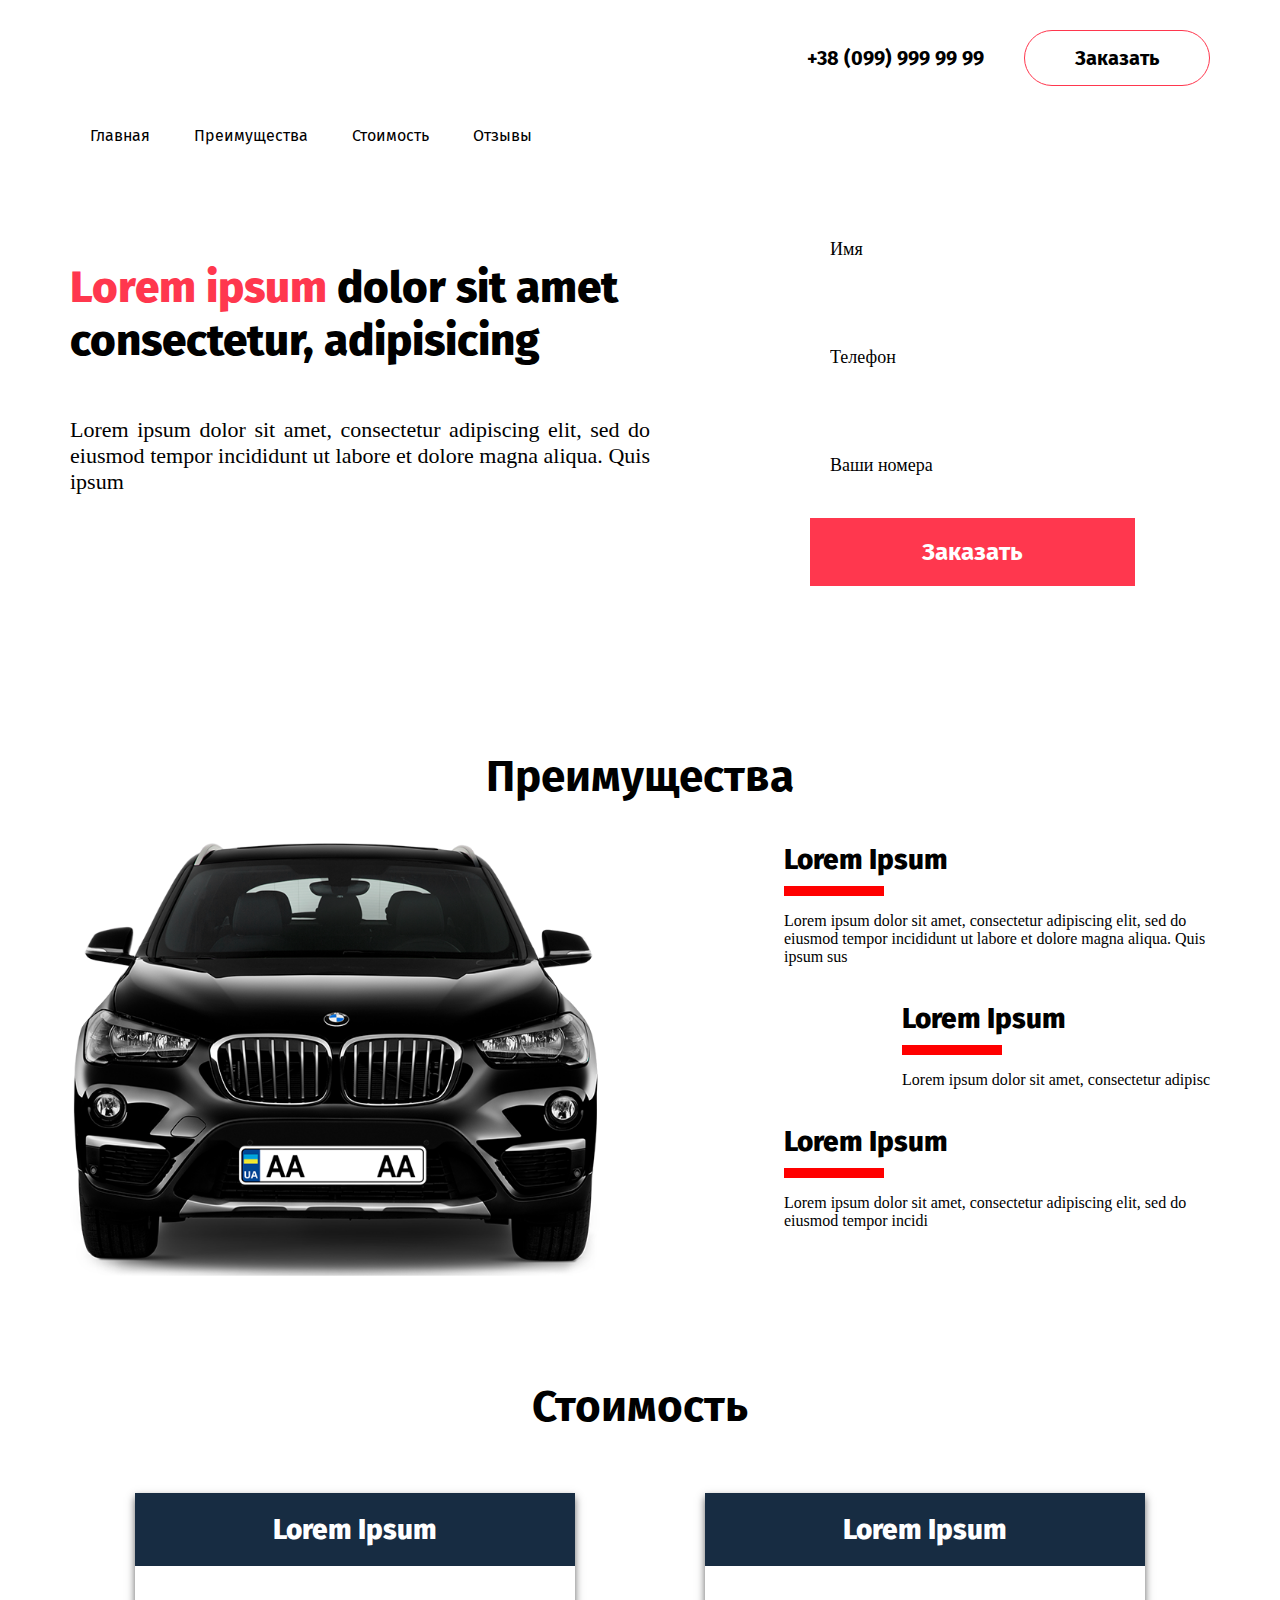
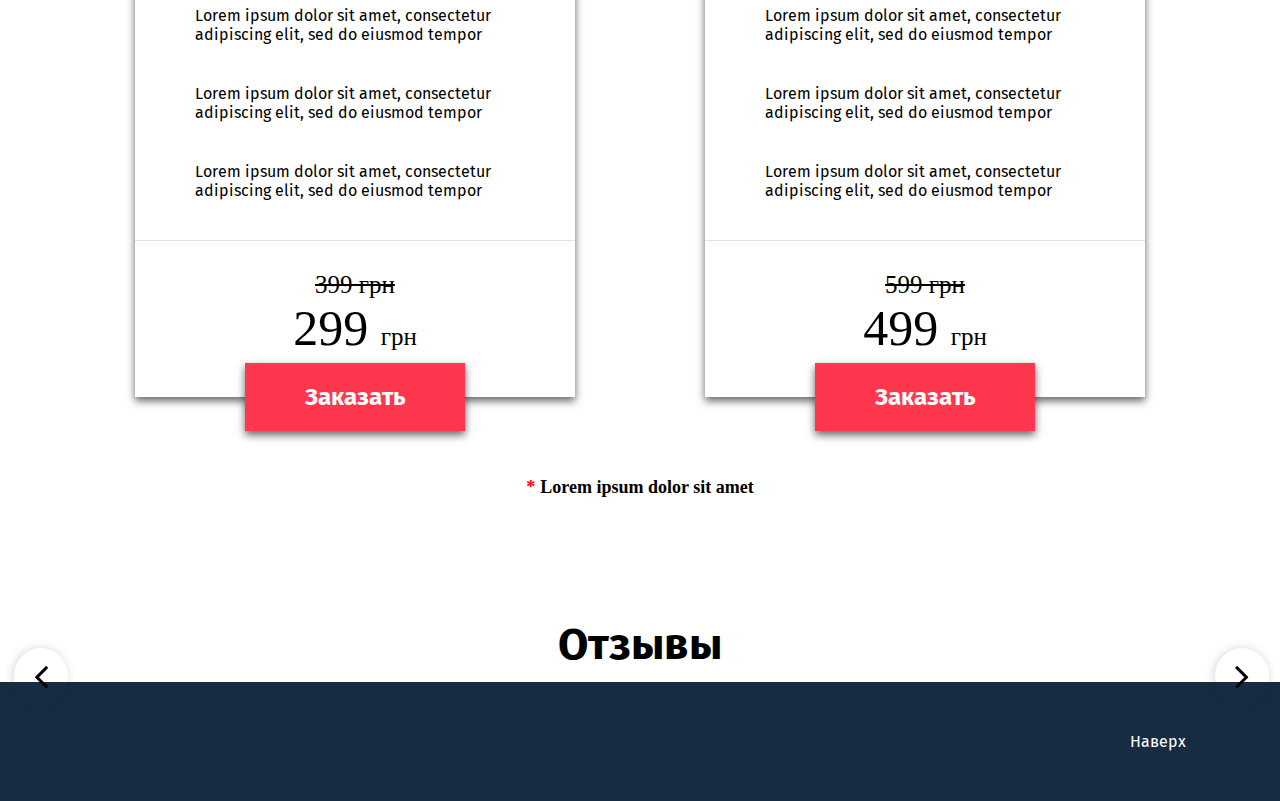
==== commit 86b54ba4: "add php mailer" ====
--- a/index.html
+++ b/index.html
@@ -85,20 +85,21 @@
                         </div>
                     </div>
 
-                    <form action="" class="form header-form">
+                    <form action="mail.php" method="POST" class="form header-form">
 
                         <label for="name" class="form-label"> Ваше имя</label>
                         <div class="error">Вы не ввели имя.</div>
-                        <input id="name" type="text" class="form-input" placeholder="Имя" required>
+                        <input id="name" type="text" class="form-input" placeholder="Имя" name="user_name" required>
 
                         <label for="tel" class="form-label"> Телефон</label>
-                        <input id="tel" type="tel" class="form-input" placeholder="Телефон" required>
+                        <div class="error">Вы не ввели телефон.</div>
+                        <input id="tel" type="tel" class="form-input" placeholder="Телефон" name="user_phone" required>
 
                         <label for="number" class="form-label"> Ваши номера</label>
-                        <input id="number" type="text" class="form-input" placeholder="Ваши номера" required>
-                        <button class="btn form-btn">
-                            Заказать
-                        </button>
+                        <div class="error">Вы не ввели ваши номер.</div>
+                        <input id="number" type="text" class="form-input" placeholder="Ваши номера" name="user_number" required>
+
+                        <input class="btn form-btn" type="submit" value=" Заказать "></input>
                     </form>
 
                 </div>
@@ -106,8 +107,6 @@
             </section>
         </header>
         <!-- header end -->
-
-
 
         <!-- advantages start -->
         <section id="advantages">
@@ -307,10 +306,8 @@
         </section>
         <!-- testimonial end -->
 
-
         </div>
         <!-- content end -->
-
 
         <!-- footer start -->
         <footer class="footer">
@@ -333,7 +330,6 @@
         <script src="js/scroll.js"></script>
         <script src="js/navbar.js"></script>
 
-
 </body>
 
 </html>--- a/css/style.css
+++ b/css/style.css
@@ -126,10 +126,20 @@
   padding: 20px;
   font-size: 24px;
   cursor: pointer;
+  -webkit-transition: background 0.2s ease-in;
+  transition: background 0.2s ease-in;
 }
 
 .btn:hover {
-  background: #f53a50;
+  background: #ff213b;
+}
+
+.btn:active {
+  background: #e40f28;
+}
+
+.btn:focus {
+  outline: none;
 }
 
 .header {
@@ -724,7 +734,7 @@
   padding-right: 20px;
 }
 
-.footer-btn:hover {
+.footer-btn span:hover {
   font-weight: bold;
 }
 
@@ -828,7 +838,7 @@
 
 @media screen and (max-width: 1200px) {
   .form {
-    padding-left: 10%;
+    padding-left: 5%;
   }
 }
 
@@ -864,8 +874,7 @@
   color: #000000;
 }
 
-.form-input:focus {
-  background-color: #ececec;
+.form-input:focus #ececec {
   outline: none;
   -webkit-transition: background-color 0.2s ease-in;
   transition: background-color 0.2s ease-in;
@@ -903,4 +912,86 @@
 .form-btn {
   margin-top: 25px;
 }
+
+.error {
+  background: #ff374e;
+  font-weight: bold;
+  color: #ffffff;
+  padding: 0px 20px;
+  margin-bottom: 5px;
+  font-size: 18px;
+  display: none;
+}
+
+.success {
+  width: 100%;
+  min-height: 100%;
+  position: absolute;
+  background: rgba(0, 0, 0, 0.404);
+  padding-top: 3%;
+  display: none;
+}
+
+.success-wrapper {
+  display: -webkit-box;
+  display: -ms-flexbox;
+  display: flex;
+  -webkit-box-orient: vertical;
+  -webkit-box-direction: normal;
+      -ms-flex-direction: column;
+          flex-direction: column;
+  -webkit-box-align: center;
+      -ms-flex-align: center;
+          align-items: center;
+  background: url(../img/success-bg.png) no-repeat top;
+  background-size: cover;
+  max-width: 660px;
+  max-height: 540px;
+  -webkit-box-shadow: 0px 4px 8px 0px rgba(50, 50, 50, 0.75);
+          box-shadow: 0px 4px 8px 0px rgba(50, 50, 50, 0.75);
+  margin: 0 auto;
+  left: 0;
+  right: 0;
+}
+
+.success-check {
+  color: #ff374e;
+  font-size: 120px;
+  padding-top: 50px;
+}
+
+.success-title {
+  color: #000000;
+  font-size: 34px;
+  font-weight: bold;
+  padding: 20px;
+}
+
+.success-text {
+  font-family: 'Muller Regular';
+  font-size: 20px;
+  padding-bottom: 20px;
+}
+
+.success-contact {
+  font-size: 38px;
+  margin-bottom: 20px;
+}
+
+.success-contact a {
+  color: #ffffff;
+  text-decoration: none;
+  padding: 0;
+}
+
+.success-contact i {
+  border: none;
+  background: #172c42;
+  border-radius: 60px;
+  padding: 0.5em 0.6em;
+}
+
+.success-contact .facebook {
+  padding: 0.5em  0.7em;
+}
 /*# sourceMappingURL=style.css.map */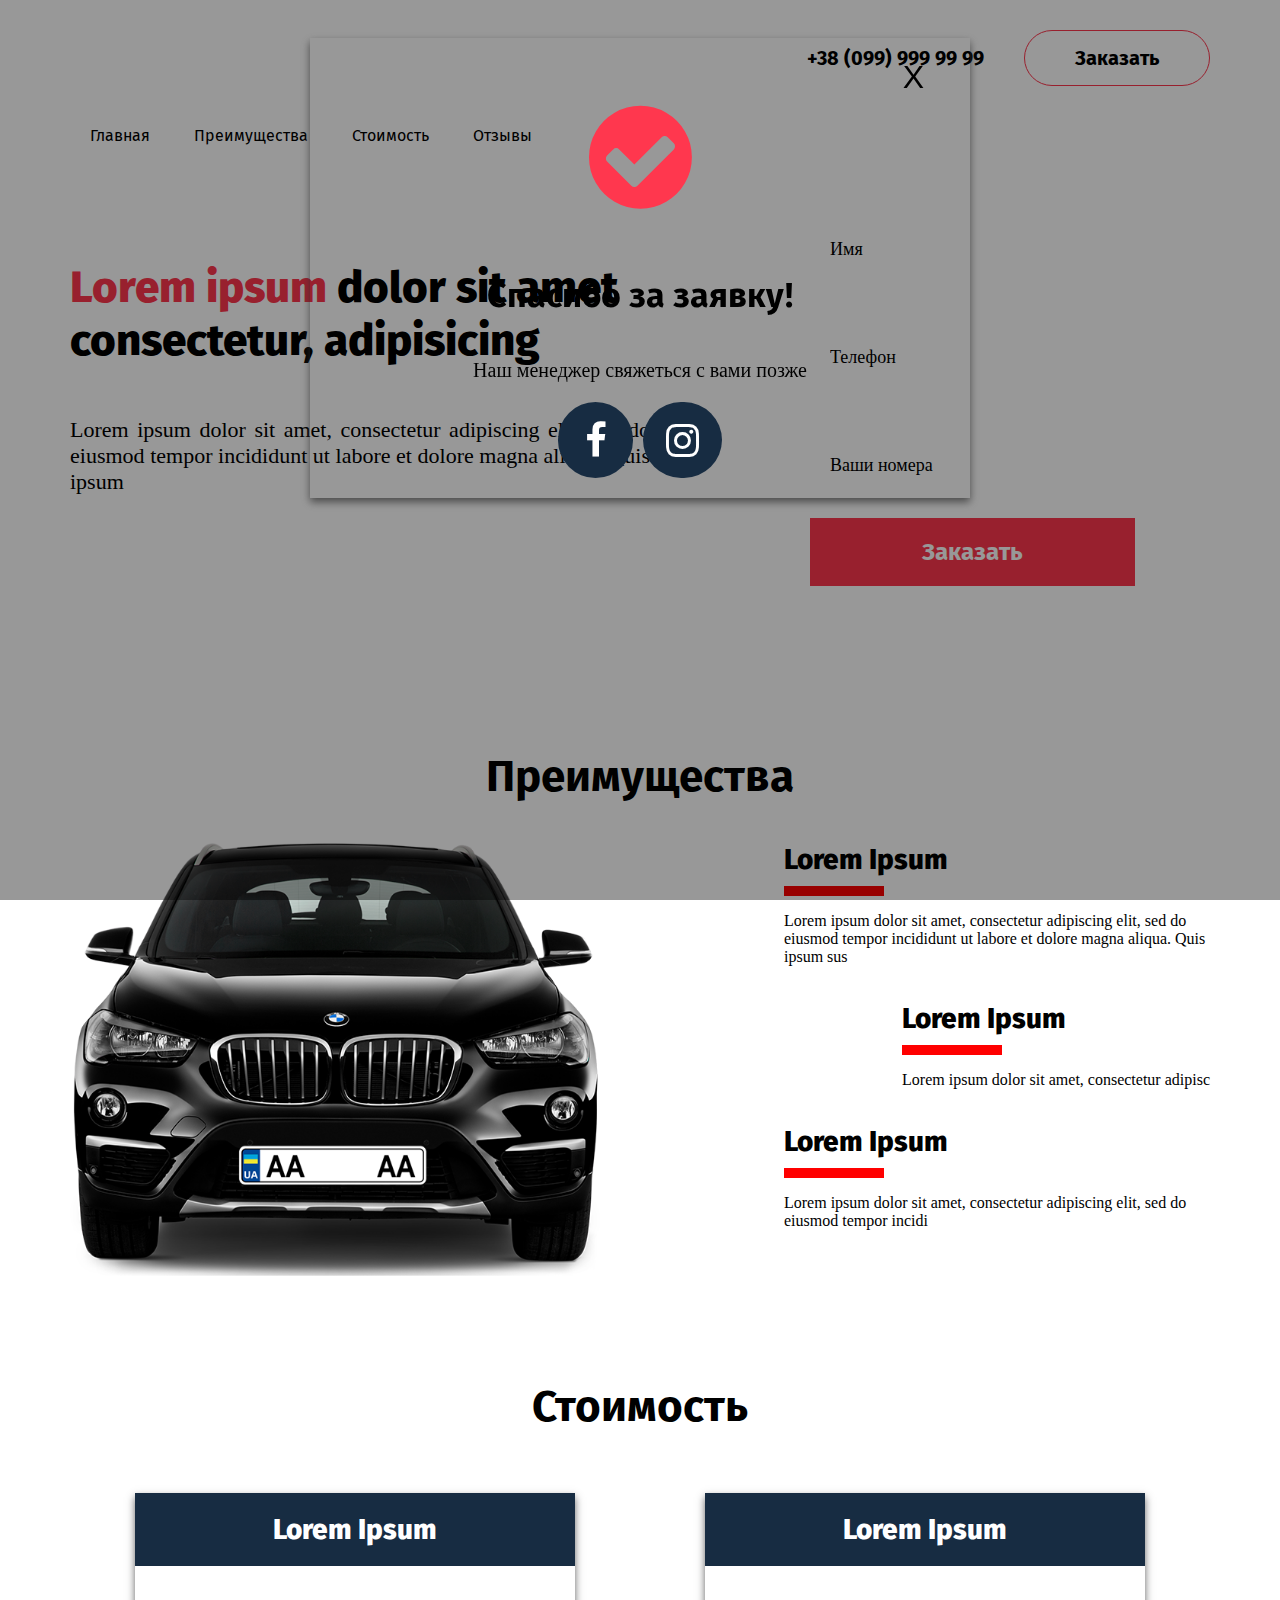
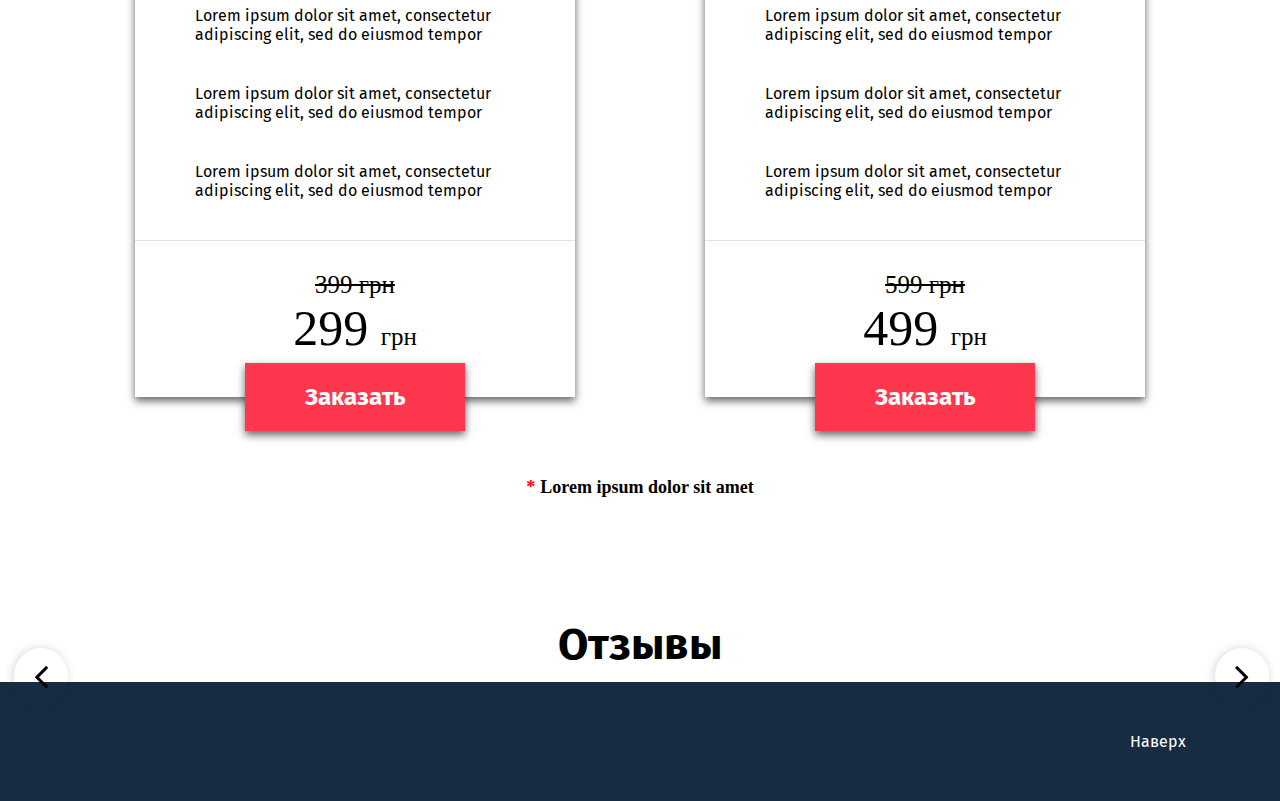
==== commit 9628c343: "fix success adaptive" ====
--- a/index.html
+++ b/index.html
@@ -6,12 +6,14 @@
     <meta name="viewport" content="width=device-width, initial-scale=1.0">
     <meta http-equiv="X-UA-Compatible" content="ie=edge">
     <title> Test | Protsenko </title>
+    <link rel="shortcut icon" href="favicon.ico" type="image/x-icon">
+    <link rel="stylesheet" href="css/normalize.css">
     <link rel="stylesheet" href="css/style.css">
     <link href="https://fonts.googleapis.com/css2?family=Fira+Sans:wght@400;800;900&display=swap" rel="stylesheet">
     <link href="https://stackpath.bootstrapcdn.com/font-awesome/4.7.0/css/font-awesome.min.css" rel="stylesheet">
-    <link rel="shortcut icon" href="favicon.ico" type="image/x-icon">
     <link rel="stylesheet" href="css/owl.carousel.min.css">
     <link rel="stylesheet" href="css/owl.theme.default.min.css">
+
 </head>
 
 <body>
@@ -23,11 +25,12 @@
         <header id="header">
             <div class="container">
                 <div class="header">
+                    <!-- header-wrapper !!!!!! -->
                     <div class="header-wrapper">
                         <div class="header-logo">
                             <img src="img/logo.png" alt="">
                         </div>
-
+                        <!-- item change class -->
                         <div class="header-item">
                             <div class="header-phone">
                                 <a href="tel:++38 (099) 999 99 99">
@@ -35,9 +38,9 @@
                             </a>
                             </div>
 
-                            <div class="header-btn">
+                            <a class="header-btn" href="javascript:PopUpShow()">
                                 Заказать
-                            </div>
+                            </a>
 
                         </div>
                     </div>
@@ -85,7 +88,7 @@
                         </div>
                     </div>
 
-                    <form action="mail.php" method="POST" class="form header-form">
+                    <form action="javascript:void(0);" method="POST" class="form header-form">
 
                         <label for="name" class="form-label"> Ваше имя</label>
                         <div class="error">Вы не ввели имя.</div>
@@ -224,9 +227,9 @@
                         </div>
 
                     </div>
-                    <button class="btn card-btn">
+                    <a class="btn card-btn" href="javascript:PopUpShow()">
                         Заказать
-                    </button>
+                    </a>
                 </div>
                 <div class="price-card card">
                     <div class="card-title">
@@ -267,9 +270,11 @@
                         </div>
 
                     </div>
-                    <button class="btn card-btn">
+
+                    <a class="btn card-btn" href="javascript:PopUpShow()">
                         Заказать
-                    </button>
+                       </a>
+
                 </div>
             </div>
 
@@ -323,8 +328,66 @@
         </footer>
         <!-- footer end -->
 
+        <div class="popup" id="popup1">
+            <div class="popup-content">
+                <h1>Заявка</h1>
+                <a class="close" href="javascript:PopUpHide()">X</a>
+                <form action="javascript:void(0);" method="POST" class="form form_popup">
+
+                    <input id="name" type="text" class="form-input form-input_popup" placeholder="Имя" name="user_name" required>
+
+                    <input id="tel" type="tel" class="form-input form-input_popup" placeholder="Телефон" name="user_phone" required>
+
+
+                    <input id="number" type="text" class="form-input form-input_popup" placeholder="Ваши номера" name="user_number" required>
+
+                    <input class="btn btn_popup" type="submit" value=" Заказать "></input>
+                </form>
+
+            </div>
+        </div>
+
+        <div class="success">
+            <div class="success-wrapper container">
+                <div class="success-check">
+                    <i class="fa fa-check-circle" aria-hidden="true"></i>
+                </div>
+
+                <h1 class="success-title">
+                    Спасибо за заявку!
+                </h1>
+                <div class="success-text">
+                    Наш менеджер свяжеться с вами позже
+                </div>
+                <div class="success-contact">
+                    <a href="https://www.facebook.com/" target="_blank" rel="noopener noreferrer">
+                        <i class="fa fa-facebook facebook" aria-hidden="true"></i>
+                    </a>
+                    <a href="https://www.instagram.com/" target="_blank" rel="noopener noreferrer">
+                        <i class="fa fa-instagram " aria-hidden="true"></i>
+                    </a>
+                </div>
+                <button class="success-close" onclick="document.querySelectorAll('.success')[0].style.display = 'none';">X</button>
+            </div>
+
+
+        </div>
 
         <script src="https://cdnjs.cloudflare.com/ajax/libs/jquery/3.5.1/jquery.min.js"></script>
+        <script>
+            $(document).ready(function() {
+                // Hide PopUp when loading the page
+                PopUpHide();
+            });
+            // PopUp display function
+            function PopUpShow() {
+                $("#popup1").show();
+            }
+
+            function PopUpHide() {
+                $("#popup1").hide();
+            }
+        </script>
         <script src="js/owl.carousel.min.js"></script>
         <script src="js/app.js"></script>
         <script src="js/scroll.js"></script>
--- a/css/style.css
+++ b/css/style.css
@@ -238,6 +238,7 @@
   max-width: 260px;
   border-radius: 28px;
   cursor: pointer;
+  color: #000000;
 }
 
 .header-btn:hover {
@@ -367,7 +368,7 @@
   }
 }
 
-@media screen and (max-width: 576px) {
+@media screen and (max-width: 425px) {
   .left-side-text {
     padding: 10px 0 0;
   }
@@ -823,6 +824,10 @@
   margin-top: 0;
 }
 
+.testimonial-carousel .owl-carousel {
+  z-index: 0;
+}
+
 .form {
   display: -webkit-box;
   display: -ms-flexbox;
@@ -842,6 +847,12 @@
   }
 }
 
+@media screen and (max-width: 991px) {
+  .form {
+    padding-left: 10%;
+  }
+}
+
 @media screen and (max-width: 768px) {
   .form {
     width: 100%;
@@ -861,6 +872,12 @@
 @media screen and (max-width: 1200px) {
   .form-label {
     font-size: 20px;
+  }
+}
+
+@media (min-width: 768.1px) and (max-width: 991px) {
+  .form-label {
+    margin: 10px 0;
   }
 }
 
@@ -886,6 +903,12 @@
   }
 }
 
+@media screen and (max-width: 991px) {
+  .form-input {
+    height: 44px;
+  }
+}
+
 @media screen and (max-width: 768px) {
   .form-input {
     height: 40px;
@@ -911,6 +934,12 @@
 
 .form-btn {
   margin-top: 25px;
+}
+
+@media screen and (max-width: 991px) {
+  .form-btn {
+    padding: 10px;
+  }
 }
 
 .error {
@@ -929,7 +958,7 @@
   position: absolute;
   background: rgba(0, 0, 0, 0.404);
   padding-top: 3%;
-  display: none;
+  position: fixed;
 }
 
 .success-wrapper {
@@ -952,12 +981,25 @@
   margin: 0 auto;
   left: 0;
   right: 0;
+  position: relative;
+}
+
+@media screen and (max-width: 768px) {
+  .success-wrapper {
+    max-width: 90%;
+  }
 }
 
 .success-check {
   color: #ff374e;
   font-size: 120px;
   padding-top: 50px;
+}
+
+@media screen and (max-width: 576px) {
+  .success-check {
+    font-size: 80px;
+  }
 }
 
 .success-title {
@@ -967,15 +1009,34 @@
   padding: 20px;
 }
 
+@media screen and (max-width: 576px) {
+  .success-title {
+    font-size: 24px;
+    padding: 20px 0;
+  }
+}
+
 .success-text {
   font-family: 'Muller Regular';
   font-size: 20px;
   padding-bottom: 20px;
 }
 
+@media screen and (max-width: 576px) {
+  .success-text {
+    text-align: center;
+  }
+}
+
 .success-contact {
   font-size: 38px;
   margin-bottom: 20px;
+}
+
+@media screen and (max-width: 576px) {
+  .success-contact {
+    font-size: 20px;
+  }
 }
 
 .success-contact a {
@@ -994,4 +1055,69 @@
 .success-contact .facebook {
   padding: 0.5em  0.7em;
 }
+
+.success-close {
+  position: absolute;
+  top: 20px;
+  right: 40px;
+  font-size: 32px;
+  color: #000000;
+  background: transparent;
+  border: none;
+  cursor: pointer;
+}
+
+@media screen and (max-width: 500px) {
+  .success-close {
+    top: 10px;
+    right: 20px;
+  }
+}
+
+.popup {
+  width: 100%;
+  min-height: 100%;
+  background-color: rgba(0, 0, 0, 0.5);
+  overflow: hidden;
+  position: fixed;
+  top: 0px;
+  text-align: center;
+}
+
+.popup .popup-content {
+  margin: 20px auto 0px auto;
+  padding: 10px;
+  height: auto;
+  -webkit-box-shadow: 0px 0px 10px #000;
+          box-shadow: 0px 0px 10px #000;
+  background: #ffffff;
+  max-width: 450px;
+  position: relative;
+}
+
+.popup .popup-content .close {
+  position: absolute;
+  top: 35px;
+  right: 40px;
+  font-size: 28px;
+  text-decoration: none;
+  color: #000;
+}
+
+.form_popup {
+  width: 100%;
+  padding: 20px;
+  margin: 0;
+}
+
+.form-input_popup {
+  border: 1px solid gray;
+  margin: 5px 0;
+  height: 52px;
+}
+
+.btn_popup {
+  width: 80%;
+  margin: 20px auto;
+}
 /*# sourceMappingURL=style.css.map */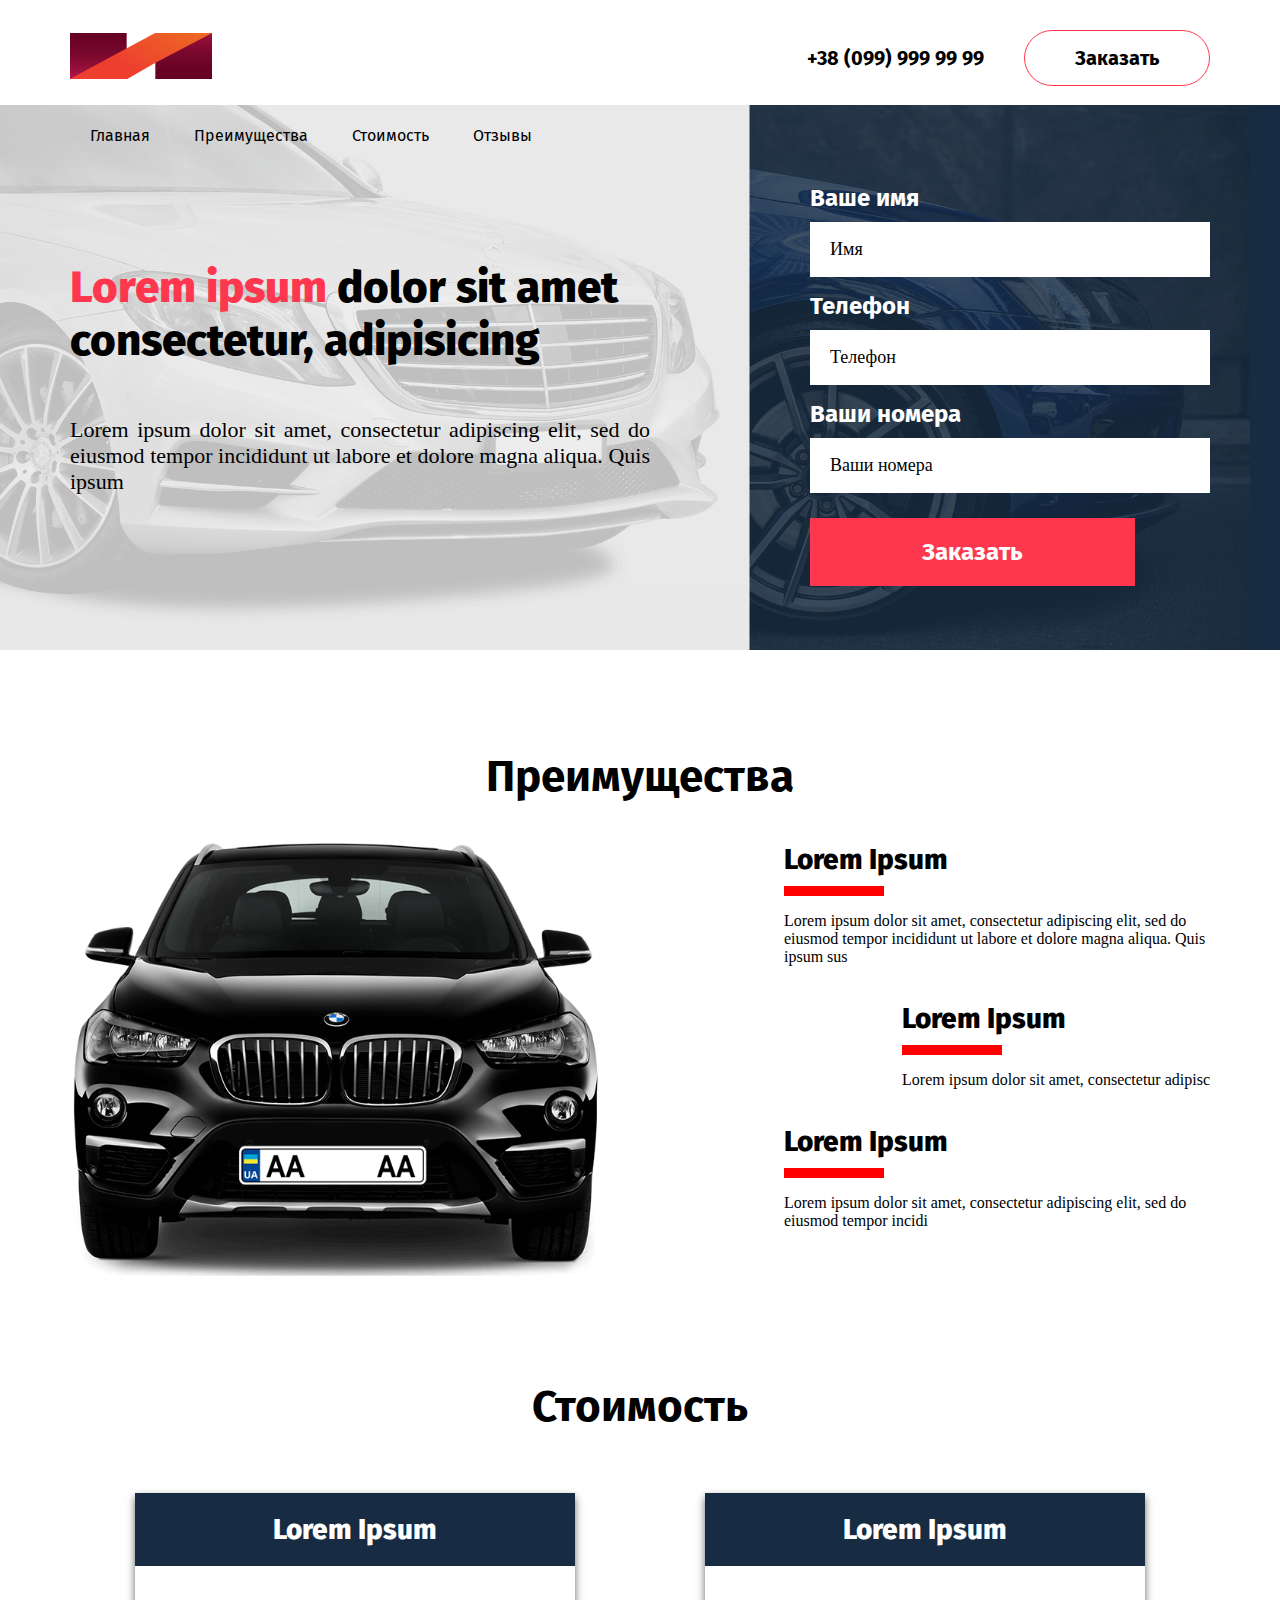
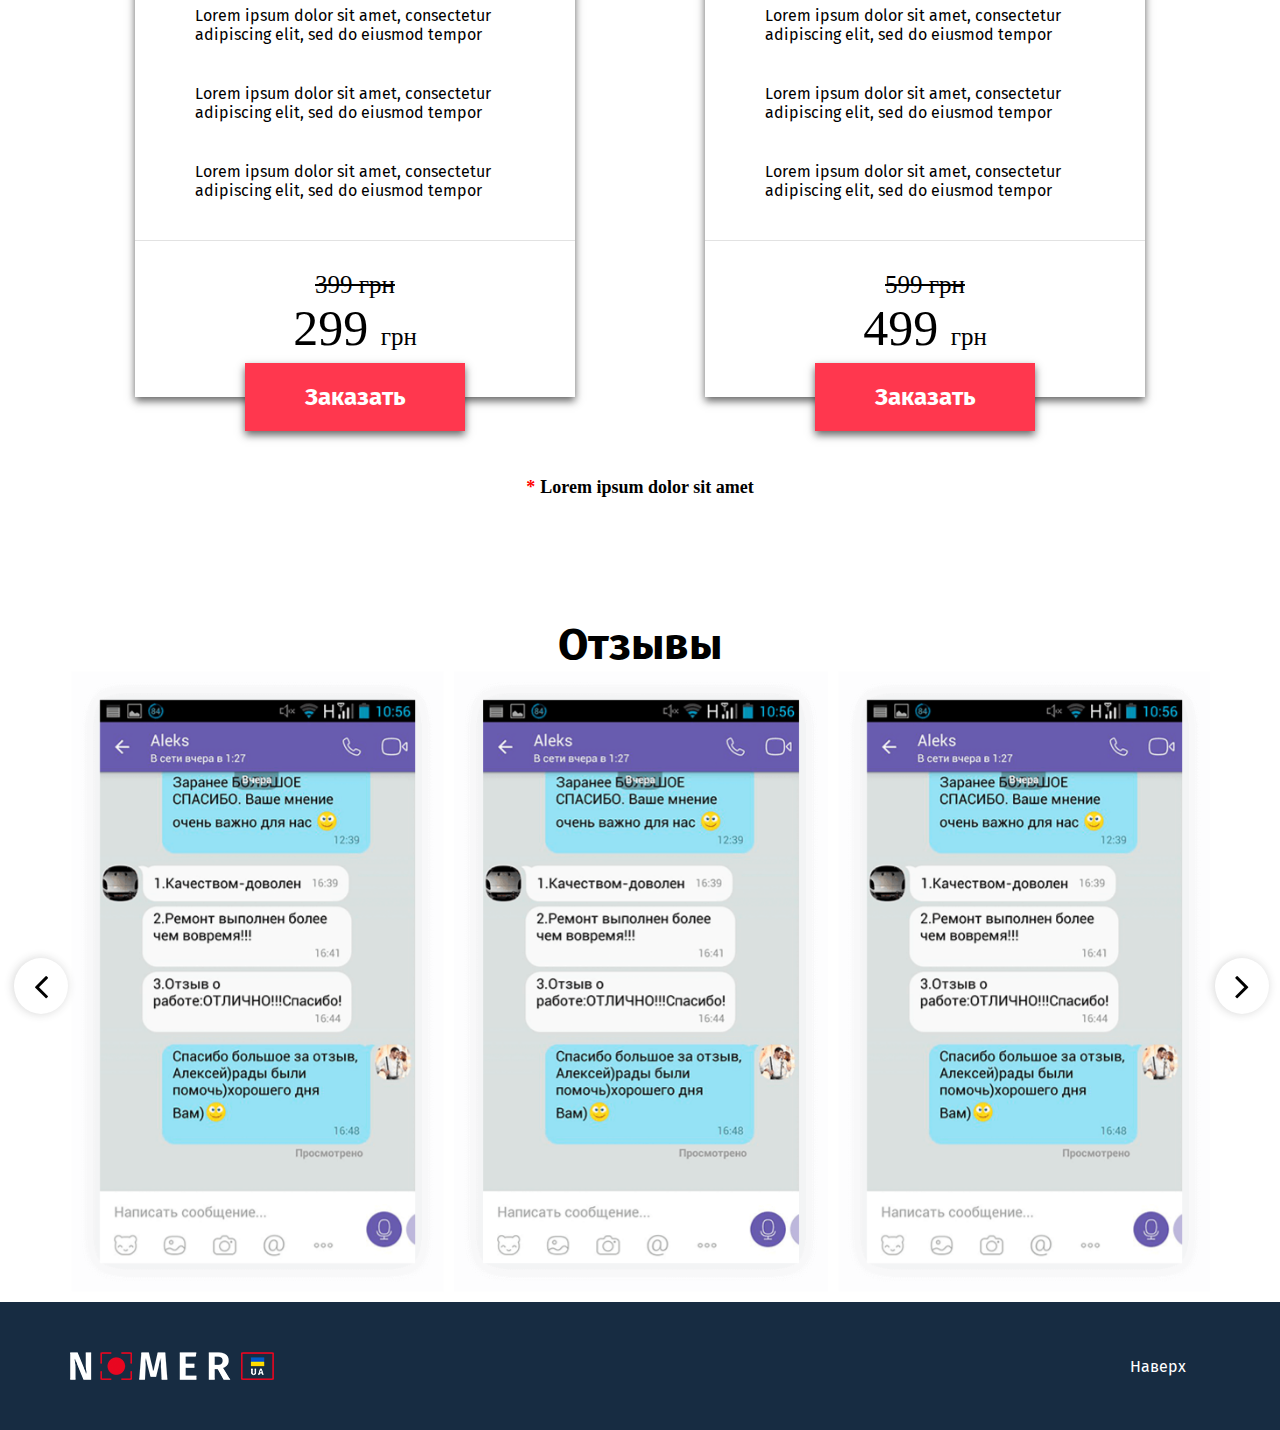
==== commit 5b465858: "fix js file and png file" ====
--- a/index.html
+++ b/index.html
@@ -374,24 +374,9 @@
         </div>
 
         <script src="https://cdnjs.cloudflare.com/ajax/libs/jquery/3.5.1/jquery.min.js"></script>
-        <script>
-            $(document).ready(function() {
-                // Hide PopUp when loading the page
-                PopUpHide();
-            });
-            // PopUp display function
-            function PopUpShow() {
-                $("#popup1").show();
-            }
-
-            function PopUpHide() {
-                $("#popup1").hide();
-            }
-        </script>
         <script src="js/owl.carousel.min.js"></script>
         <script src="js/app.js"></script>
-        <script src="js/scroll.js"></script>
-        <script src="js/navbar.js"></script>
+
 
 </body>
 
--- a/css/style.css
+++ b/css/style.css
@@ -329,8 +329,16 @@
   }
 }
 
-@media screen and (max-width: 768px) {
+@media screen and (max-width: 991px) {
   .left-side-title {
+    font-size: 38px;
+    padding-top: 20px;
+  }
+}
+
+@media screen and (max-width: 768px) {
+  .left-side-title {
+    padding-top: 0;
     max-width: 100%;
   }
 }
@@ -357,6 +365,12 @@
 @media screen and (max-width: 1200px) {
   .left-side-text {
     max-width: 520px;
+  }
+}
+
+@media screen and (max-width: 991px) {
+  .left-side-text {
+    padding-top: 10px;
   }
 }
 
@@ -432,29 +446,31 @@
   z-index: 1;
 }
 
+.nav-link:hover {
+  background: #ff213b;
+  color: #ffffff;
+}
+
 @media screen and (max-width: 991px) {
   .nav-link {
     padding: 20px 15px;
   }
 }
 
-@media screen and (max-width: 991px) and (max-width: 768px) {
+@media screen and (max-width: 768px) {
   .nav-link {
     padding: 10px 20px;
     color: #ffffff;
   }
 }
 
-@media screen and (max-width: 991px) {
-  .nav-link:hover {
-    background: #ff213b;
-    color: #ffffff;
-  }
-}
-
 .is-active {
   background: #ff213b;
   color: #ffffff;
+}
+
+.active-toggle {
+  background: #ff213b;
   display: block;
 }
 
@@ -959,6 +975,7 @@
   background: rgba(0, 0, 0, 0.404);
   padding-top: 3%;
   position: fixed;
+  display: none;
 }
 
 .success-wrapper {
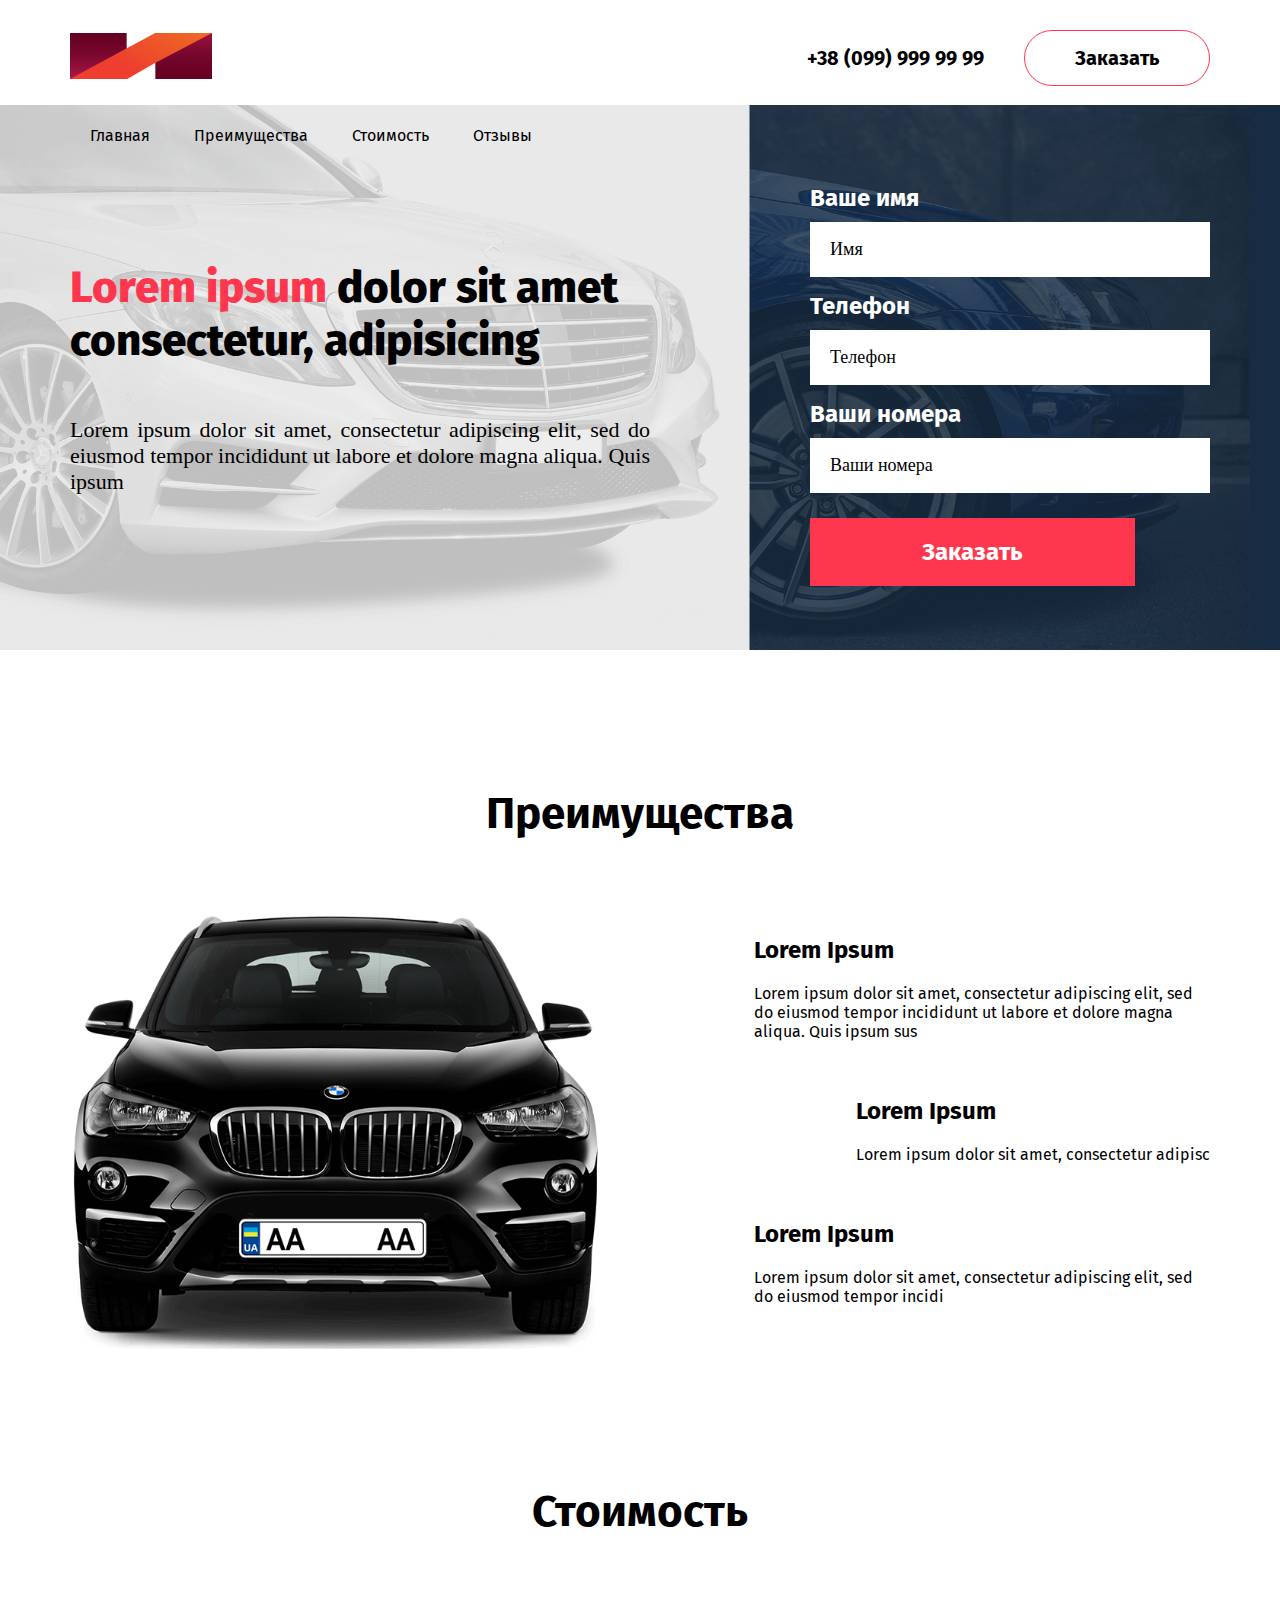
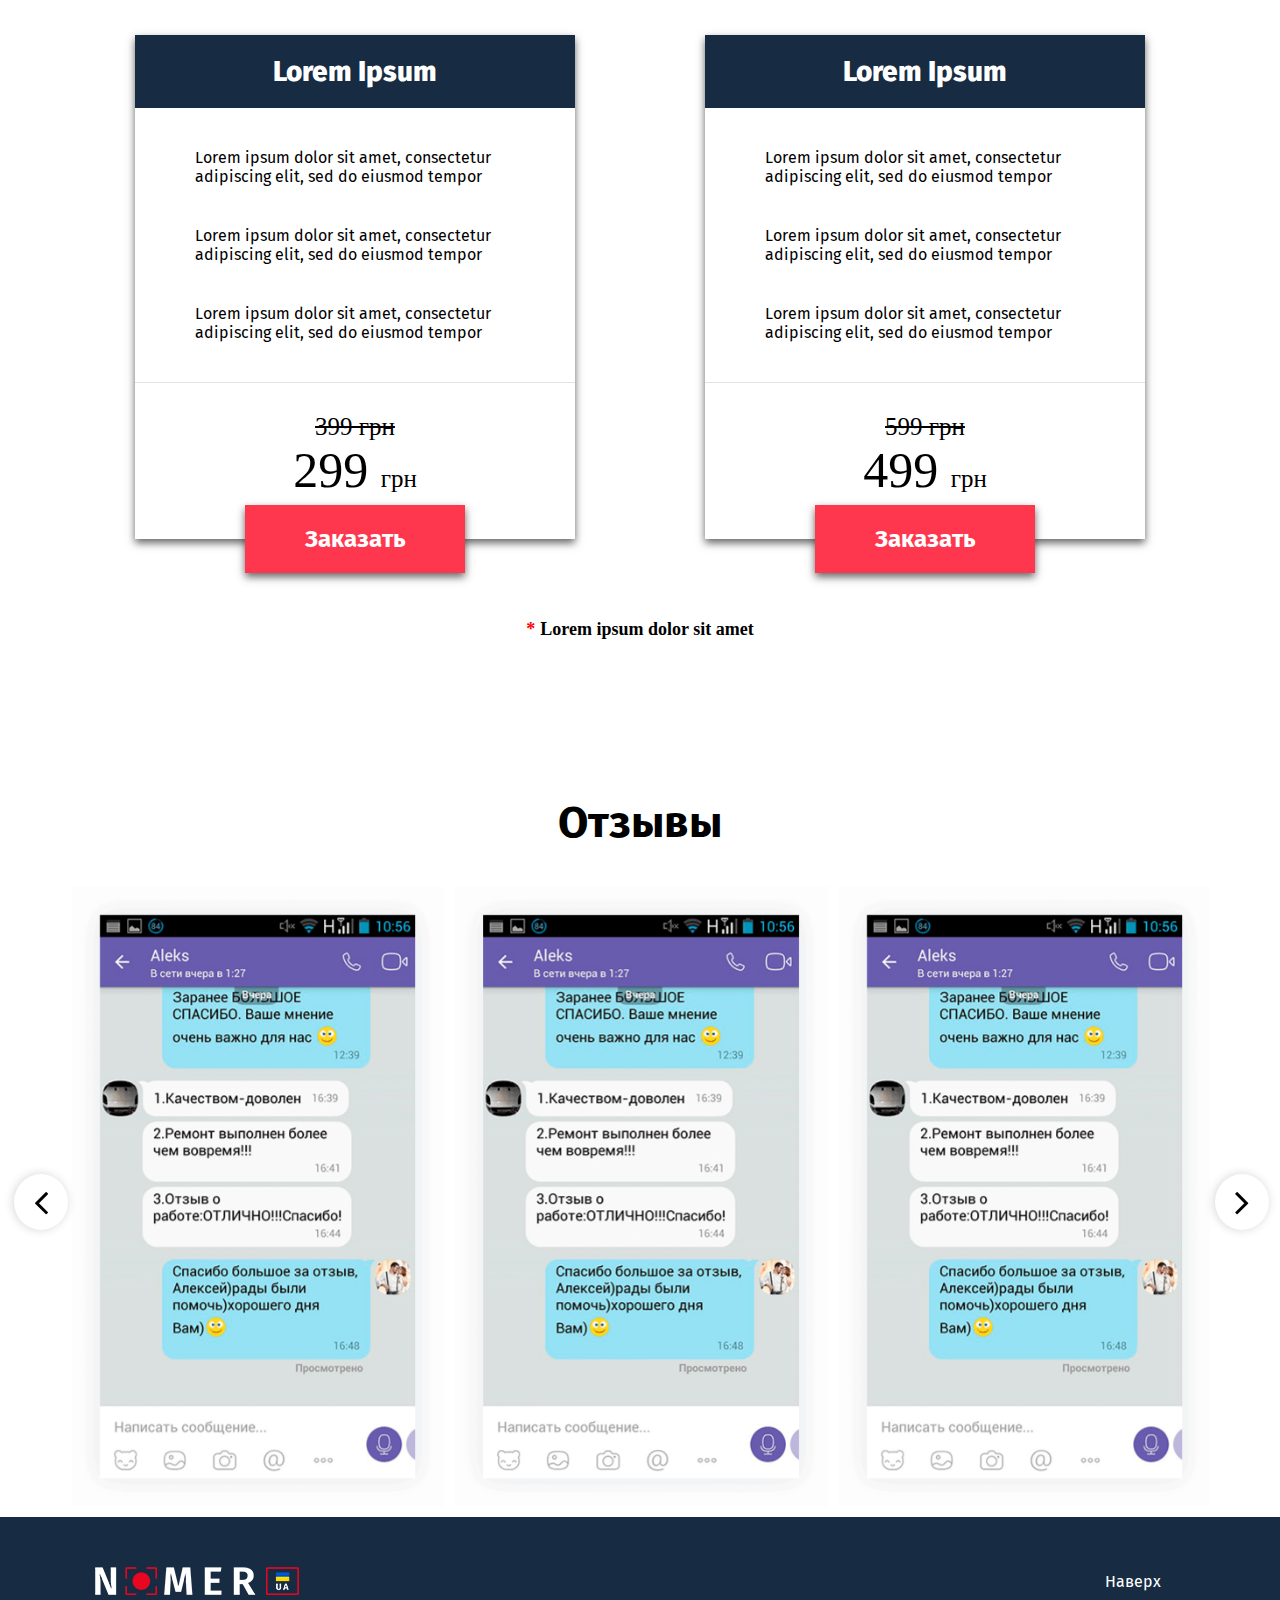
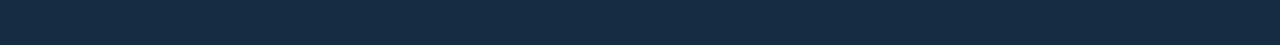
==== commit 9f642b6e: "fix index.html" ====
--- a/index.html
+++ b/index.html
@@ -19,7 +19,7 @@
 <body>
 
     <!-- content start -->
-    <div class="content">
+    <main class="content">
 
         <!-- header start -->
         <header id="header">
@@ -77,13 +77,13 @@
             </nav>
             <!-- header menu end -->
 
-            <section class="header-bg ">
-                <div class="left-side container">
-                    <div class="left-side-wrapper">
-                        <div class="left-side-title ">
+            <div class="header-bg ">
+                <div class="intro container">
+                    <div class="intro-wrapper">
+                        <div class="intro-title ">
                             <span> Lorem ipsum </span> dolor sit amet consectetur, adipisicing
                         </div>
-                        <div class="left-side-text ">
+                        <div class="intro-text ">
                             Lorem ipsum dolor sit amet, consectetur adipiscing elit, sed do eiusmod tempor incididunt ut labore et dolore magna aliqua. Quis ipsum
                         </div>
                     </div>
@@ -106,179 +106,169 @@
                     </form>
 
                 </div>
-
-            </section>
+            </div>
         </header>
         <!-- header end -->
 
         <!-- advantages start -->
-        <section id="advantages">
-            <div class="advantages container">
-                <div class="content-title">
-                    Преимущества
-                </div>
-                <div class="advantages-wrapper">
-                    <div class="advantages-item">
-                        <img class="advantages-img" src="img/advantages.png" alt="">
-                    </div>
-                    <div class="advantages-item">
-                        <div class="advantages-content">
-
-                            <div class="content-item">
-                                <div class="content-item_icon">
-                                    <img src="img/advantages-icon1.png" alt="">
-                                </div>
-
-                                <div class="content-item_info">
-                                    <h2 class="content-item_title">
-                                        Lorem Ipsum
-                                    </h2>
-                                    <p class="content-item_text">
-                                        Lorem ipsum dolor sit amet, consectetur adipiscing elit, sed do eiusmod tempor incididunt ut labore et dolore magna aliqua. Quis ipsum sus
-                                    </p>
-                                </div>
-
-                            </div>
-                            <div class="content-item">
-                                <div class="content-item_icon">
-                                    <img src="img/advantages-icon2.png" alt="">
-                                </div>
-
-                                <div class="content-item_info">
-                                    <h2 class="content-item_title">
-                                        Lorem Ipsum
-                                    </h2>
-                                    <p class="content-item_text">
-                                        Lorem ipsum dolor sit amet, consectetur adipisc
-                                    </p>
-                                </div>
-
-                            </div>
-                            <div class="content-item">
-                                <div class="content-item_icon">
-                                    <img src="img/advantages-icon3.png" alt="">
-                                </div>
-
-                                <div class="content-item_info">
-                                    <h2 class="content-item_title">
-                                        Lorem Ipsum
-                                    </h2>
-                                    <p class="content-item_text">
-                                        Lorem ipsum dolor sit amet, consectetur adipiscing elit, sed do eiusmod tempor incidi
-                                    </p>
-                                </div>
-
-                            </div>
-
-
-                        </div>
-                    </div>
-
-
-                </div>
-            </div>
+        <section class="advantages" id="advantages">
+            <h2 class="content-title">
+                Преимущества
+            </h2>
+            <div class="advantages-wrapper container">
+                <img class="advantages_img" src="img/advantages.png" alt="">
+                <div class="advantages-content">
+                    <div class="advantages-content-item">
+                        <div class="content-item_icon">
+                            <img src="img/advantages-icon1.png" alt="">
+                        </div>
+
+                        <div class="content-item_info">
+                            <h2 class="content-item_title">
+                                Lorem Ipsum
+                            </h2>
+                            <p class="content-item_text">
+                                Lorem ipsum dolor sit amet, consectetur adipiscing elit, sed do eiusmod tempor incididunt ut labore et dolore magna aliqua. Quis ipsum sus
+                            </p>
+                        </div>
+
+                    </div>
+                    <div class="advantages-content-item">
+                        <div class="content-item_icon">
+                            <img src="img/advantages-icon2.png" alt="">
+                        </div>
+
+                        <div class="content-item_info">
+                            <h2 class="content-item_title">
+                                Lorem Ipsum
+                            </h2>
+                            <p class="content-item_text">
+                                Lorem ipsum dolor sit amet, consectetur adipisc
+                            </p>
+                        </div>
+
+                    </div>
+                    <div class="advantages-content-item">
+                        <div class="content-item_icon">
+                            <img src="img/advantages-icon3.png" alt="">
+                        </div>
+
+                        <div class="content-item_info">
+                            <h2 class="content-item_title">
+                                Lorem Ipsum
+                            </h2>
+                            <p class="content-item_text">
+                                Lorem ipsum dolor sit amet, consectetur adipiscing elit, sed do eiusmod tempor incidi
+                            </p>
+                        </div>
+
+                    </div>
+
+
+                </div>
+
+
+
+            </div>
+
         </section>
         <!-- advantages end -->
 
         <!-- price start -->
-        <section id="price">
-
-            <div class="content-title">
+        <section class="price" id="price">
+
+            <h2 class="content-title">
                 Стоимость
-            </div>
+            </h2>
 
             <div class="price-info container">
-                <div class="price-card card">
+                <div class="card">
                     <div class="card-title">
                         Lorem Ipsum
                     </div>
                     <div class="card-info ">
                         <div class="card-info_item">
-                            <div class="card-icon">
-                                <img src="img/card-icon.png" alt="">
-                            </div>
-                            <div class="card-text">
-                                Lorem ipsum dolor sit amet, consectetur adipiscing elit, sed do eiusmod tempor
-                            </div>
-                        </div>
-                        <div class="card-info_item">
-                            <div class="card-icon">
-                                <img src="img/card-icon.png" alt="">
-                            </div>
-                            <div class="card-text">
-                                Lorem ipsum dolor sit amet, consectetur adipiscing elit, sed do eiusmod tempor
-                            </div>
-                        </div>
-                        <div class="card-info_item">
-                            <div class="card-icon">
-                                <img src="img/card-icon.png" alt="">
-                            </div>
-                            <div class="card-text">
+                            <img class="card_icon" src="img/card-icon.png" alt="">
+                            <div class="card_text">
+                                Lorem ipsum dolor sit amet, consectetur adipiscing elit, sed do eiusmod tempor
+                            </div>
+                        </div>
+                        <div class="card-info_item">
+                            <img class="card_icon" src="img/card-icon.png" alt="">
+                            <div class="card_text">
+                                Lorem ipsum dolor sit amet, consectetur adipiscing elit, sed do eiusmod tempor
+                            </div>
+                        </div>
+                        <div class="card-info_item">
+
+                            <img class="card_icon" src="img/card-icon.png" alt="">
+
+                            <div class="card_text">
                                 Lorem ipsum dolor sit amet, consectetur adipiscing elit, sed do eiusmod tempor
                             </div>
                         </div>
                     </div>
                     <div class="card-cost">
-                        <div class="card-cost-old">
+                        <div class="card-cost_old">
                             399 грн
                         </div>
-                        <div class="card-cost-new">
+                        <div class="card-cost_new">
                             <span>299 </span> грн
                         </div>
 
                     </div>
-                    <a class="btn card-btn" href="javascript:PopUpShow()">
+                    <a class="btn card_btn" href="javascript:PopUpShow()">
                         Заказать
                     </a>
                 </div>
-                <div class="price-card card">
+                <div class="card">
                     <div class="card-title">
                         Lorem Ipsum
                     </div>
                     <div class="card-info ">
                         <div class="card-info_item">
-                            <div class="card-icon">
-                                <img src="img/card-icon.png" alt="">
-                            </div>
-                            <div class="card-text">
-                                Lorem ipsum dolor sit amet, consectetur adipiscing elit, sed do eiusmod tempor
-                            </div>
-                        </div>
-                        <div class="card-info_item">
-                            <div class="card-icon">
-                                <img src="img/card-icon.png" alt="">
-                            </div>
-                            <div class="card-text">
-                                Lorem ipsum dolor sit amet, consectetur adipiscing elit, sed do eiusmod tempor
-                            </div>
-                        </div>
-                        <div class="card-info_item">
-                            <div class="card-icon">
-                                <img src="img/card-icon.png" alt="">
-                            </div>
-                            <div class="card-text">
+
+                            <img class="card_icon" src="img/card-icon.png" alt="">
+
+                            <div class="card_text">
+                                Lorem ipsum dolor sit amet, consectetur adipiscing elit, sed do eiusmod tempor
+                            </div>
+                        </div>
+                        <div class="card-info_item">
+
+                            <img class="card_icon" src="img/card-icon.png" alt="">
+
+                            <div class="card_text">
+                                Lorem ipsum dolor sit amet, consectetur adipiscing elit, sed do eiusmod tempor
+                            </div>
+                        </div>
+                        <div class="card-info_item">
+
+                            <img class="card_icon" src="img/card-icon.png" alt="">
+
+                            <div class="card_text">
                                 Lorem ipsum dolor sit amet, consectetur adipiscing elit, sed do eiusmod tempor
                             </div>
                         </div>
                     </div>
                     <div class="card-cost">
-                        <div class="card-cost-old">
+                        <div class="card-cost_old">
                             599 грн
                         </div>
-                        <div class="card-cost-new">
+                        <div class="card-cost_new">
                             <span>499 </span> грн
                         </div>
 
                     </div>
 
-                    <a class="btn card-btn" href="javascript:PopUpShow()">
+                    <a class="btn card_btn" href="javascript:PopUpShow()">
                         Заказать
                        </a>
 
                 </div>
             </div>
 
-            <div class="price-footer-text">
+            <div class="price-text">
                 <span>*</span>Lorem ipsum dolor sit amet
             </div>
         </section>
@@ -286,9 +276,9 @@
 
         <!-- testimonial start -->
         <section id="testimonial">
-            <div class="content-title">
+            <h2 class="content-title">
                 Отзывы
-            </div>
+            </h2>
             <div class="testimonial-carousel">
                 <div class="owl-carousel owl-theme container">
                     <div class="testimoinal-item">
@@ -311,71 +301,74 @@
         </section>
         <!-- testimonial end -->
 
+    </main>
+    <!-- content end -->
+
+    <!-- footer start -->
+    <footer class="footer">
+        <div class="footer-wrap  container">
+            <img class="footer_logo" src="img/logo-footer.png" alt="">
+            <a href="#header">
+                <div class="footer_btn">
+                    <span> Наверх </span>
+                    <img src="img/footer-arrow.png" alt="">
+                </div>
+            </a>
         </div>
-        <!-- content end -->
-
-        <!-- footer start -->
-        <footer class="footer">
-            <div class="container">
-                <a href="#header" class="footer-wrap">
-                    <img src="img/logo-footer.png" alt="" class="footer-logo">
-                    <div class="footer-btn">
-                        <span> Наверх </span>
-                        <img src="img/footer-arrow.png" alt="">
-                    </div>
+
+    </footer>
+    <!-- footer end -->
+
+    <!-- form-popup start -->
+    <section class="popup" id="popup1">
+        <div class="popup-content">
+            <h1>Заявка</h1>
+            <a class="close" href="javascript:PopUpHide()">X</a>
+            <form action="javascript:void(0);" method="POST" class="form form_popup">
+
+                <input id="name" type="text" class="form-input form-input_popup" placeholder="Имя" name="user_name" required>
+
+                <input id="tel" type="tel" class="form-input form-input_popup" placeholder="Телефон" name="user_phone" required>
+
+
+                <input id="number" type="text" class="form-input form-input_popup" placeholder="Ваши номера" name="user_number" required>
+
+                <input class="btn btn_popup" type="submit" value=" Заказать "></input>
+            </form>
+
+        </div>
+    </section>
+    <!-- form-popup end -->
+
+    <!-- success start -->
+    <section class="success">
+        <div class="success-wrapper container">
+            <div class="success-check">
+                <i class="fa fa-check-circle" aria-hidden="true"></i>
+            </div>
+
+            <h1 class="success-title">
+                Спасибо за заявку!
+            </h1>
+            <div class="success-text">
+                Наш менеджер свяжеться с вами позже
+            </div>
+            <div class="success-contact">
+                <a href="https://www.facebook.com/" target="_blank" rel="noopener noreferrer">
+                    <i class="fa fa-facebook facebook" aria-hidden="true"></i>
                 </a>
-            </div>
-        </footer>
-        <!-- footer end -->
-
-        <div class="popup" id="popup1">
-            <div class="popup-content">
-                <h1>Заявка</h1>
-                <a class="close" href="javascript:PopUpHide()">X</a>
-                <form action="javascript:void(0);" method="POST" class="form form_popup">
-
-                    <input id="name" type="text" class="form-input form-input_popup" placeholder="Имя" name="user_name" required>
-
-                    <input id="tel" type="tel" class="form-input form-input_popup" placeholder="Телефон" name="user_phone" required>
-
-
-                    <input id="number" type="text" class="form-input form-input_popup" placeholder="Ваши номера" name="user_number" required>
-
-                    <input class="btn btn_popup" type="submit" value=" Заказать "></input>
-                </form>
-
-            </div>
+                <a href="https://www.instagram.com/" target="_blank" rel="noopener noreferrer">
+                    <i class="fa fa-instagram " aria-hidden="true"></i>
+                </a>
+            </div>
+            <button class="success-close" onclick="document.querySelectorAll('.success')[0].style.display = 'none';">X</button>
         </div>
-
-        <div class="success">
-            <div class="success-wrapper container">
-                <div class="success-check">
-                    <i class="fa fa-check-circle" aria-hidden="true"></i>
-                </div>
-
-                <h1 class="success-title">
-                    Спасибо за заявку!
-                </h1>
-                <div class="success-text">
-                    Наш менеджер свяжеться с вами позже
-                </div>
-                <div class="success-contact">
-                    <a href="https://www.facebook.com/" target="_blank" rel="noopener noreferrer">
-                        <i class="fa fa-facebook facebook" aria-hidden="true"></i>
-                    </a>
-                    <a href="https://www.instagram.com/" target="_blank" rel="noopener noreferrer">
-                        <i class="fa fa-instagram " aria-hidden="true"></i>
-                    </a>
-                </div>
-                <button class="success-close" onclick="document.querySelectorAll('.success')[0].style.display = 'none';">X</button>
-            </div>
-
-
-        </div>
-
-        <script src="https://cdnjs.cloudflare.com/ajax/libs/jquery/3.5.1/jquery.min.js"></script>
-        <script src="js/owl.carousel.min.js"></script>
-        <script src="js/app.js"></script>
+    </section>
+    <!-- success end -->
+
+    <script src="https://cdnjs.cloudflare.com/ajax/libs/jquery/3.5.1/jquery.min.js"></script>
+    <script src="js/owl.carousel.min.js"></script>
+    <script src="js/app.js"></script>
 
 
 </body>
--- a/css/style.css
+++ b/css/style.css
@@ -282,7 +282,7 @@
   }
 }
 
-.left-side {
+.intro {
   display: -webkit-box;
   display: -ms-flexbox;
   display: flex;
@@ -300,7 +300,7 @@
 }
 
 @media screen and (max-width: 768px) {
-  .left-side {
+  .intro {
     -webkit-box-orient: vertical;
     -webkit-box-direction: normal;
         -ms-flex-direction: column;
@@ -312,49 +312,49 @@
 }
 
 @media screen and (max-width: 768px) {
-  .left-side-wrapper {
+  .intro-wrapper {
     margin: 60px 0;
   }
 }
 
-.left-side-title {
+.intro-title {
   font-weight: 800;
   font-size: 44px;
   max-width: 580px;
 }
 
 @media screen and (max-width: 1200px) {
-  .left-side-title {
+  .intro-title {
     font-size: 42px;
   }
 }
 
 @media screen and (max-width: 991px) {
-  .left-side-title {
+  .intro-title {
     font-size: 38px;
     padding-top: 20px;
   }
 }
 
 @media screen and (max-width: 768px) {
-  .left-side-title {
+  .intro-title {
     padding-top: 0;
     max-width: 100%;
   }
 }
 
 @media screen and (max-width: 375px) {
-  .left-side-title {
+  .intro-title {
     font-size: 34px;
     padding-bottom: 20px;
   }
 }
 
-.left-side-title span {
+.intro-title span {
   color: #ff374e;
 }
 
-.left-side-text {
+.intro-text {
   font-family: 'Muller Regular';
   text-align: justify;
   font-size: 22px;
@@ -363,19 +363,19 @@
 }
 
 @media screen and (max-width: 1200px) {
-  .left-side-text {
+  .intro-text {
     max-width: 520px;
   }
 }
 
 @media screen and (max-width: 991px) {
-  .left-side-text {
+  .intro-text {
     padding-top: 10px;
   }
 }
 
 @media screen and (max-width: 768px) {
-  .left-side-text {
+  .intro-text {
     font-size: 18px;
     max-width: 100%;
     padding: 30px 0 80px;
@@ -383,7 +383,7 @@
 }
 
 @media screen and (max-width: 425px) {
-  .left-side-text {
+  .intro-text {
     padding: 10px 0 0;
   }
 }
@@ -515,17 +515,14 @@
   }
 }
 
-.advantages-item {
+.advantages_img {
+  width: 530px;
   -ms-flex-preferred-size: 40%;
       flex-basis: 40%;
 }
 
-.advantages-img {
-  width: 530px;
-}
-
-@media screen and (max-width: 768px) {
-  .advantages-img {
+@media screen and (max-width: 768px) {
+  .advantages_img {
     display: none;
   }
 }
@@ -541,6 +538,8 @@
   -webkit-box-align: end;
       -ms-flex-align: end;
           align-items: end;
+  -ms-flex-preferred-size: 40%;
+      flex-basis: 40%;
 }
 
 @media screen and (max-width: 768px) {
@@ -549,7 +548,7 @@
   }
 }
 
-.content-item {
+.advantages-content-item {
   padding-bottom: 20px;
   display: -webkit-box;
   display: -ms-flexbox;
@@ -563,11 +562,11 @@
           justify-content: center;
 }
 
-.content-item_info {
+.advantages-content-item_info {
   padding-left: 30px;
 }
 
-.content-item_title {
+.advantages-content-item_title {
   font-weight: 800;
   font-size: 28px;
   position: relative;
@@ -575,7 +574,7 @@
   margin: 0;
 }
 
-.content-item_title::after {
+.advantages-content-item_title::after {
   content: "";
   position: absolute;
   width: 100px;
@@ -584,13 +583,26 @@
   border-top: 10px solid red;
 }
 
-.content-item_text {
+.advantages-content-item_text {
   font-family: 'Muller Regular';
   font-size: 16px;
 }
 
-#price {
+.price {
   margin: 0 auto;
+}
+
+.price-text {
+  text-align: center;
+  font-size: 18px;
+  font-family: 'Muller Regular';
+  padding: 20px;
+  font-weight: bold;
+}
+
+.price-text span {
+  color: red;
+  padding-right: 5px;
 }
 
 .price-info {
@@ -613,7 +625,9 @@
   }
 }
 
-.price-card {
+.card {
+  background: #ffffff;
+  position: relative;
   box-shadow: 0px 4px 8px 0px rgba(50, 50, 50, 0.75);
   -webkit-box-shadow: 0px 4px 8px 0px rgba(50, 50, 50, 0.75);
   -moz-box-shadow: 0px 4px 8px 0px rgba(50, 50, 50, 0.75);
@@ -623,17 +637,12 @@
 }
 
 @media screen and (max-width: 1000px) {
-  .price-card {
+  .card {
     max-width: 350px;
   }
 }
 
-.card {
-  background: #ffffff;
-  position: relative;
-}
-
-.card-btn {
+.card_btn {
   position: absolute;
   top: 100%;
   left: 50%;
@@ -687,7 +696,7 @@
   }
 }
 
-.card-text {
+.card_text {
   padding-left: 20px;
 }
 
@@ -714,26 +723,13 @@
   }
 }
 
-.card-cost-old {
+.card-cost_old {
   text-decoration: line-through;
 }
 
-.card-cost-new span {
+.card-cost_new span {
   font-family: 'Muller Black';
   font-size: 50px;
-}
-
-.price-footer-text {
-  text-align: center;
-  font-size: 18px;
-  font-family: 'Muller Regular';
-  padding: 20px;
-  font-weight: bold;
-}
-
-.price-footer-text span {
-  color: red;
-  padding-right: 5px;
 }
 
 .footer {
@@ -742,17 +738,29 @@
   width: 100%;
 }
 
-.footer-btn {
+.footer_btn {
   color: #ffffff;
   cursor: pointer;
 }
 
-.footer-btn span {
+.footer_btn span {
   padding-right: 20px;
 }
 
-.footer-btn span:hover {
+.footer_btn span:hover {
   font-weight: bold;
+}
+
+@media screen and (max-width: 375px) {
+  .footer_btn span {
+    padding-right: 10px;
+  }
+}
+
+@media screen and (max-width: 375px) {
+  .footer_logo {
+    width: 160px;
+  }
 }
 
 .footer-wrap {
@@ -767,7 +775,7 @@
           align-items: center;
   -ms-flex-line-pack: center;
       align-content: center;
-  padding: 50px 0;
+  padding: 50px 25px;
 }
 
 .testimonial-carousel {
